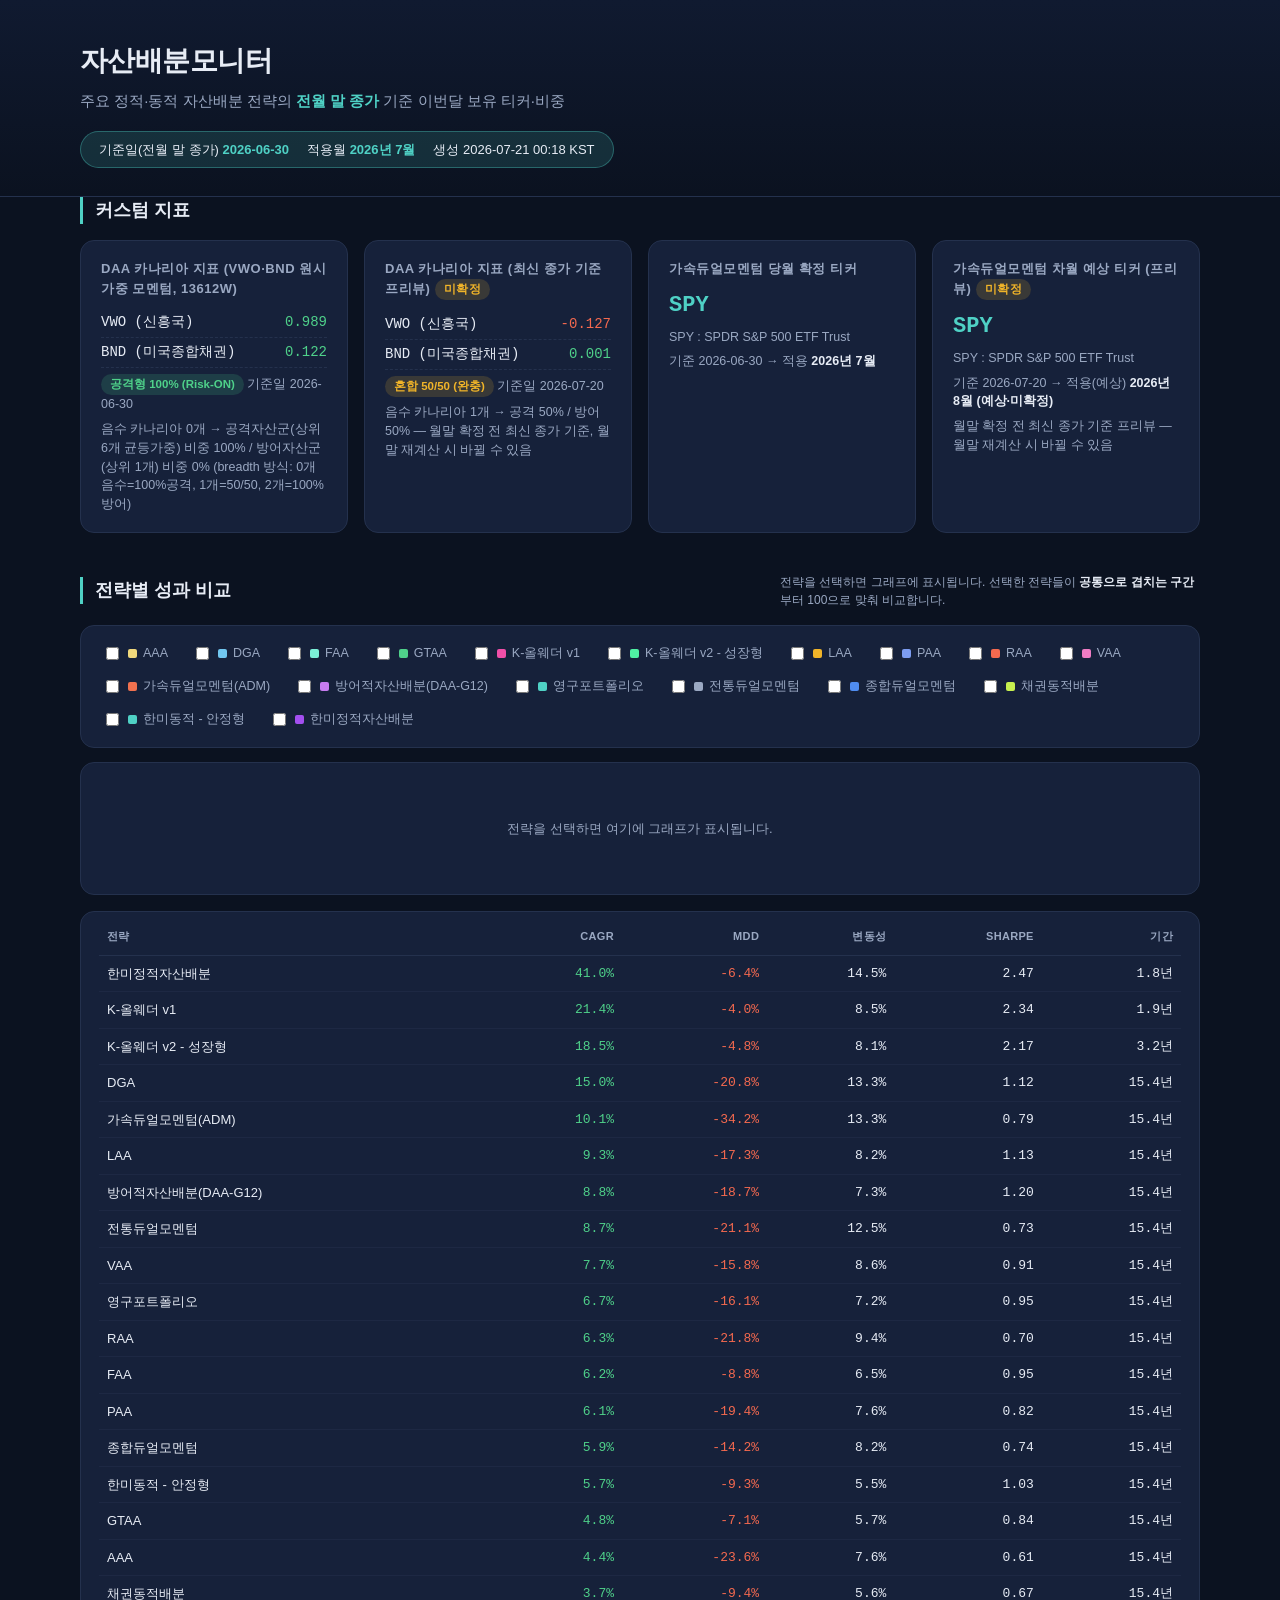
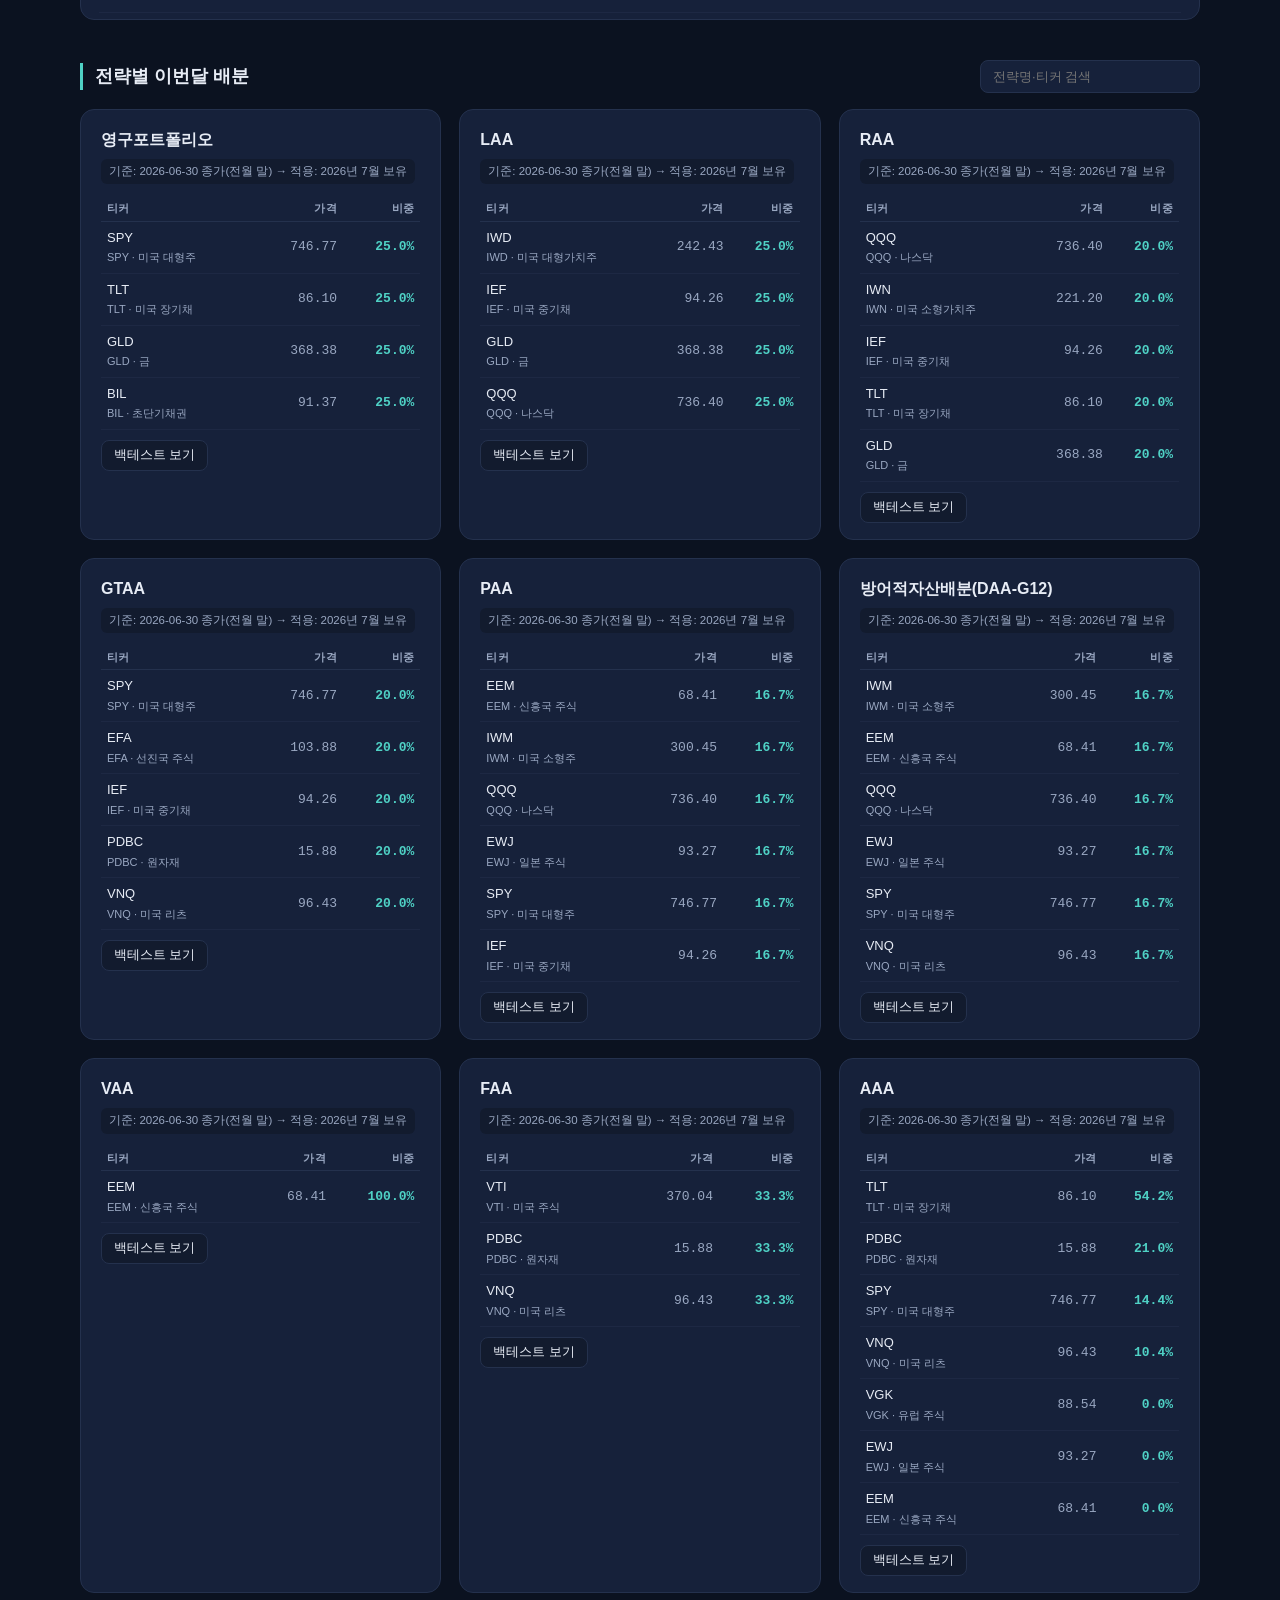
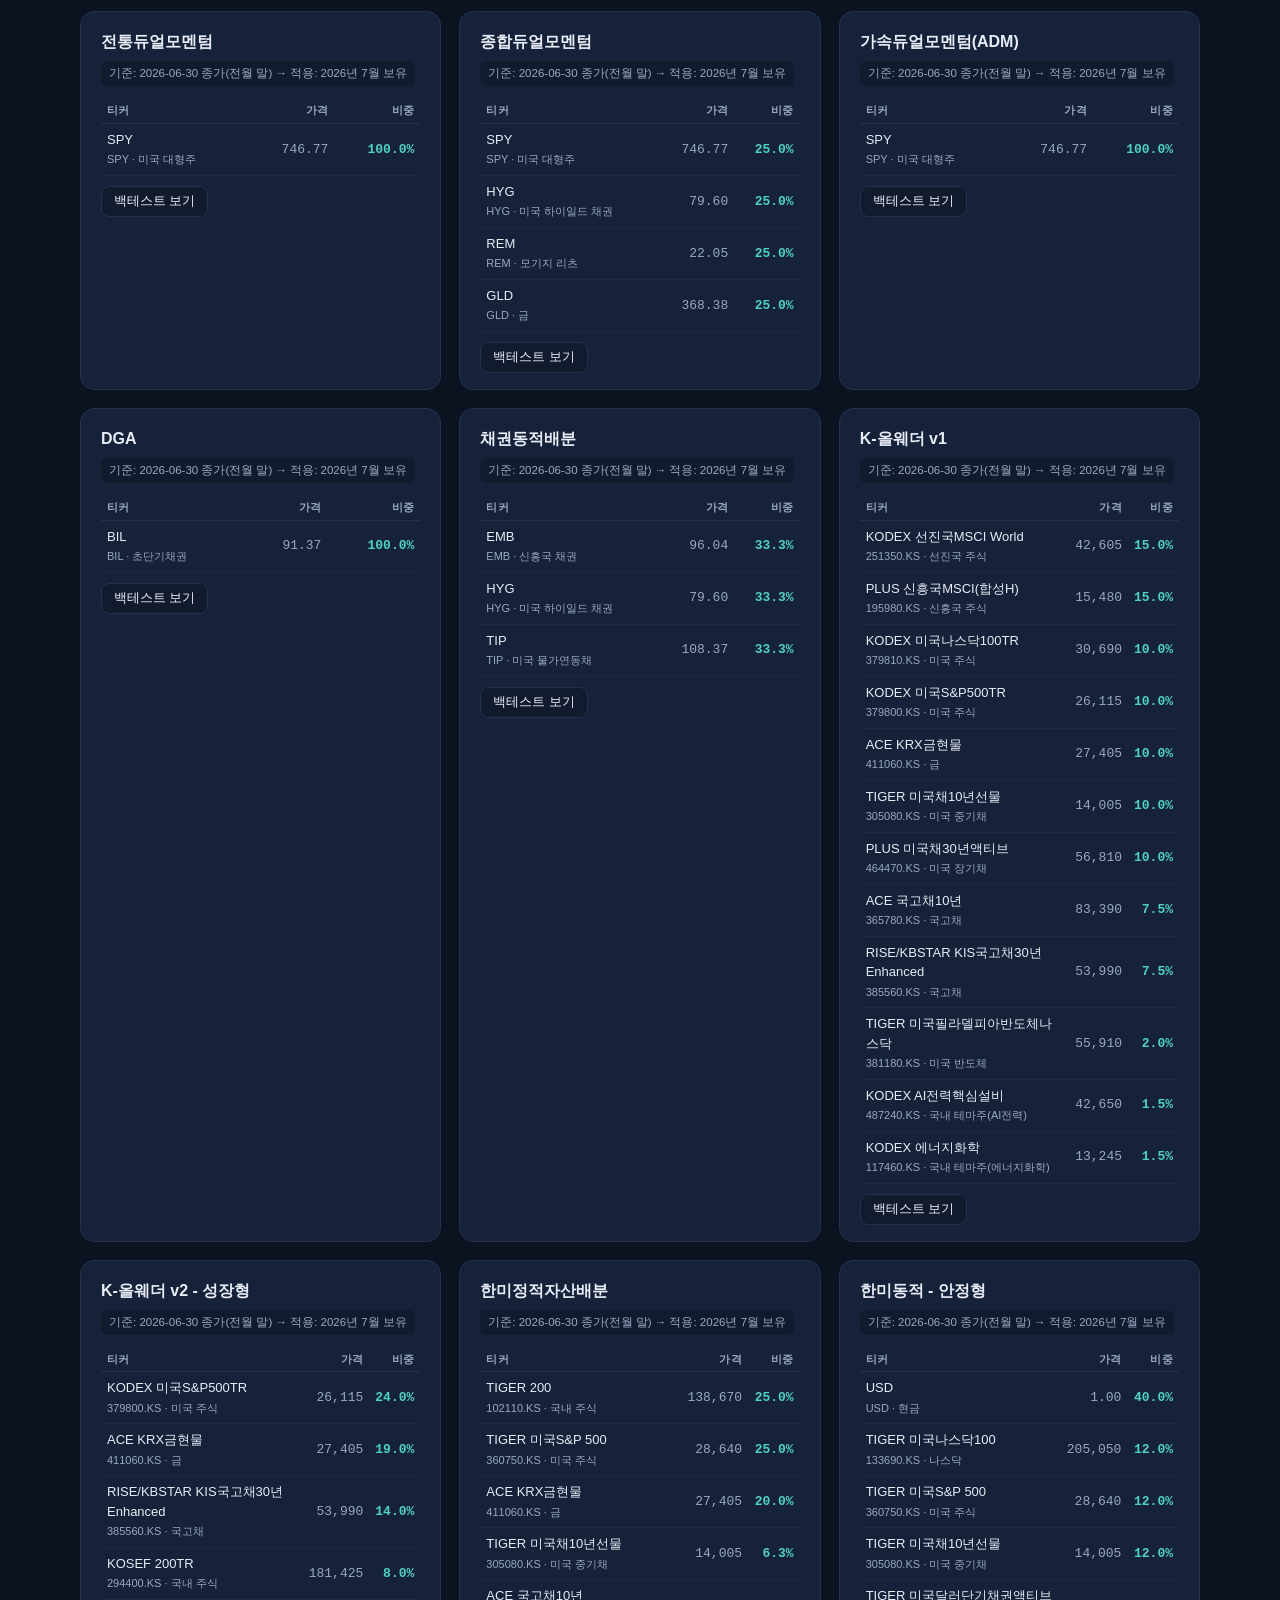
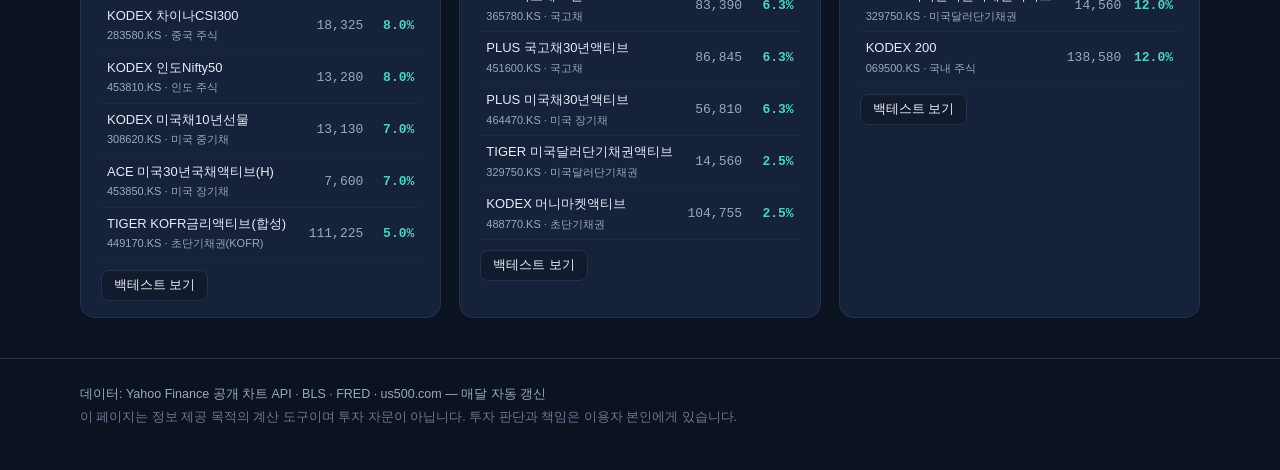
==== index.html @ 6a81ce90 "전략 정리(18개로 축소), 종목명 표시 버그 수정, DAA 프리뷰 추가, 비교차트 선택형+오버플로우 수정" ====
<!doctype html>
<html lang="ko">
<head>
<meta charset="utf-8" />
<meta name="viewport" content="width=device-width, initial-scale=1" />
<title>자산배분모니터 — 이번달 보유 티커·비중</title>
<meta name="description" content="주요 정적·동적 자산배분 전략의 전월 말 종가 기준 이번달 보유 티커·비중을 매달 자동 계산해 보여줍니다." />
<link rel="stylesheet" href="style.css" />
</head>
<body>
<header class="site-header">
  <div class="wrap">
    <h1>자산배분모니터</h1>
    <p class="tagline">주요 정적·동적 자산배분 전략의 <strong>전월 말 종가</strong> 기준 이번달 보유 티커·비중</p>
    <div id="metaBar" class="meta-bar">불러오는 중…</div>
  </div>
</header>

<main class="wrap">

  <section id="customSection" class="panel custom-panel">
    <h2>커스텀 지표</h2>
    <div id="customGrid" class="custom-grid">불러오는 중…</div>
  </section>

  <section id="compareSection" class="panel">
    <div class="section-head">
      <h2>전략별 성과 비교</h2>
      <div class="compare-legend-note">전략을 선택하면 그래프에 표시됩니다. 선택한 전략들이 <b>공통으로 겹치는 구간</b>부터 100으로 맞춰 비교합니다.</div>
    </div>
    <div id="comparePicker" class="compare-picker">불러오는 중…</div>
    <div class="compare-chart-wrap">
      <canvas id="compareChart"></canvas>
      <div id="compareEmptyHint" class="compare-empty-hint">전략을 선택하면 여기에 그래프가 표시됩니다.</div>
    </div>
    <div class="compare-table-wrap">
      <table id="compareTable" class="compare-table">
        <thead>
          <tr>
            <th data-sort="label">전략</th>
            <th data-sort="cagr">CAGR</th>
            <th data-sort="mdd">MDD</th>
            <th data-sort="vol">변동성</th>
            <th data-sort="sharpe">Sharpe</th>
            <th data-sort="years">기간</th>
          </tr>
        </thead>
        <tbody id="compareTableBody"></tbody>
      </table>
    </div>
  </section>

  <section class="panel">
    <div class="section-head">
      <h2>전략별 이번달 배분</h2>
      <div class="filter-bar">
        <input id="searchBox" type="search" placeholder="전략명·티커 검색" />
      </div>
    </div>
    <div id="strategyList" class="strategy-grid">불러오는 중…</div>
  </section>

</main>

<footer class="site-footer">
  <div class="wrap">
    <p>데이터: Yahoo Finance 공개 차트 API · BLS · FRED · us500.com — 매달 자동 갱신</p>
    <p class="disclaimer">이 페이지는 정보 제공 목적의 계산 도구이며 투자 자문이 아닙니다. 투자 판단과 책임은 이용자 본인에게 있습니다.</p>
  </div>
</footer>

<div id="modalRoot" class="modal-root" hidden>
  <div class="modal-backdrop" data-close></div>
  <div class="modal-card">
    <button class="modal-close" data-close aria-label="닫기">×</button>
    <div id="modalBody"></div>
  </div>
</div>

<script src="js/app.js?v=20260721b"></script>
</body>
</html>
---- style.css ----
:root {
  --bg: #0b1220;
  --bg-elevated: #121b2e;
  --card: #16213a;
  --card-border: #24314d;
  --text: #e7ecf5;
  --text-dim: #9aa8c2;
  --accent: #4fd1c5;
  --accent-soft: rgba(79, 209, 197, 0.14);
  --amber: #f0b429;
  --red: #f4694f;
  --green: #4fd18a;
  --radius: 14px;
  --mono: "SFMono-Regular", Consolas, "Liberation Mono", Menlo, monospace;
  --sans: "Pretendard", -apple-system, BlinkMacSystemFont, "Segoe UI", "Noto Sans KR", sans-serif;
}

* { box-sizing: border-box; }

html, body {
  margin: 0;
  padding: 0;
  background: var(--bg);
  color: var(--text);
  font-family: var(--sans);
  line-height: 1.5;
}

.wrap {
  max-width: 1160px;
  margin: 0 auto;
  padding: 0 20px;
}

/* ── Header ── */
.site-header {
  background: linear-gradient(180deg, #101a30 0%, var(--bg) 100%);
  border-bottom: 1px solid var(--card-border);
  padding: 40px 0 28px;
}
.site-header h1 {
  margin: 0 0 8px;
  font-size: 28px;
  font-weight: 800;
  letter-spacing: -0.02em;
}
.tagline {
  margin: 0 0 18px;
  color: var(--text-dim);
  font-size: 15px;
}
.tagline strong { color: var(--accent); }

.meta-bar {
  display: inline-flex;
  gap: 18px;
  flex-wrap: wrap;
  background: var(--accent-soft);
  border: 1px solid rgba(79, 209, 197, 0.35);
  border-radius: 999px;
  padding: 8px 18px;
  font-size: 13px;
  color: var(--text);
}
.meta-bar b { color: var(--accent); font-weight: 700; }

/* ── Layout ── */
main { padding: 32px 0 60px; }
.panel { margin-bottom: 40px; }
.panel h2 {
  font-size: 18px;
  font-weight: 700;
  margin: 0 0 16px;
  padding-left: 12px;
  border-left: 3px solid var(--accent);
}
.section-head {
  display: flex;
  align-items: center;
  justify-content: space-between;
  flex-wrap: wrap;
  gap: 12px;
  margin-bottom: 16px;
}
.section-head h2 { margin: 0; }

#searchBox {
  background: var(--card);
  border: 1px solid var(--card-border);
  color: var(--text);
  border-radius: 8px;
  padding: 8px 12px;
  font-size: 13px;
  width: 220px;
}
#searchBox:focus { outline: 2px solid var(--accent); }

/* ── Custom indicator section ── */
.custom-grid {
  display: grid;
  grid-template-columns: repeat(auto-fit, minmax(260px, 1fr));
  gap: 16px;
}
.custom-card {
  background: var(--card);
  border: 1px solid var(--card-border);
  border-radius: var(--radius);
  padding: 18px 20px;
}
.custom-card h3 {
  margin: 0 0 10px;
  font-size: 13px;
  font-weight: 700;
  color: var(--text-dim);
  text-transform: uppercase;
  letter-spacing: 0.04em;
}
.custom-card .big-value {
  font-family: var(--mono);
  font-size: 22px;
  font-weight: 700;
  color: var(--accent);
}
.custom-card .sub {
  margin-top: 6px;
  font-size: 12.5px;
  color: var(--text-dim);
}
.badge {
  display: inline-block;
  padding: 2px 9px;
  border-radius: 999px;
  font-size: 11.5px;
  font-weight: 700;
}
.badge.on { background: rgba(79, 209, 138, 0.16); color: var(--green); }
.badge.off { background: rgba(244, 105, 79, 0.16); color: var(--red); }
.badge.preview { background: rgba(240, 180, 41, 0.16); color: var(--amber); }

.canary-row {
  display: flex;
  justify-content: space-between;
  font-family: var(--mono);
  font-size: 14px;
  padding: 4px 0;
  border-bottom: 1px dashed var(--card-border);
}
.canary-row:last-child { border-bottom: none; }
.canary-row .pos { color: var(--green); }
.canary-row .neg { color: var(--red); }

/* ── Comparison section ── */
.compare-legend-note {
  font-size: 12px;
  color: var(--text-dim);
  max-width: 420px;
}
.compare-legend-note b { color: var(--text); }

.compare-picker {
  display: flex;
  flex-wrap: wrap;
  gap: 6px 10px;
  background: var(--card);
  border: 1px solid var(--card-border);
  border-radius: var(--radius);
  padding: 14px 16px;
  margin-bottom: 14px;
  max-height: 220px;
  overflow-y: auto;
}
.picker-item {
  display: inline-flex;
  align-items: center;
  gap: 6px;
  font-size: 12.5px;
  color: var(--text-dim);
  cursor: pointer;
  padding: 3px 8px 3px 4px;
  border-radius: 999px;
  border: 1px solid transparent;
}
.picker-item:hover { border-color: var(--card-border); color: var(--text); }
.picker-item input { accent-color: var(--accent); cursor: pointer; }
.picker-item i { width: 9px; height: 9px; border-radius: 2px; display: inline-block; flex-shrink: 0; }
.picker-item:has(input:checked) { color: var(--text); border-color: var(--card-border); background: var(--bg-elevated); }

.compare-chart-wrap {
  position: relative;
  background: var(--card);
  border: 1px solid var(--card-border);
  border-radius: var(--radius);
  padding: 16px 18px;
  margin-bottom: 16px;
  overflow: hidden;
}
.compare-chart-wrap canvas { display: block; max-width: 100%; }
.compare-empty-hint {
  padding: 40px 0;
  text-align: center;
  color: var(--text-dim);
  font-size: 13px;
}

.compare-table-wrap {
  background: var(--card);
  border: 1px solid var(--card-border);
  border-radius: var(--radius);
  padding: 6px 18px;
  overflow-x: auto;
}
.compare-table {
  width: 100%;
  border-collapse: collapse;
  font-size: 13px;
  min-width: 480px;
}
.compare-table th {
  text-align: right;
  color: var(--text-dim);
  font-weight: 600;
  font-size: 11px;
  text-transform: uppercase;
  letter-spacing: 0.03em;
  padding: 10px 8px;
  border-bottom: 1px solid var(--card-border);
  cursor: pointer;
  user-select: none;
  white-space: nowrap;
}
.compare-table th:first-child, .compare-table td:first-child { text-align: left; }
.compare-table th:hover { color: var(--accent); }
.compare-table td {
  text-align: right;
  padding: 8px;
  font-family: var(--mono);
  border-bottom: 1px solid rgba(36, 49, 77, 0.5);
}
.compare-table td:first-child { font-family: var(--sans); color: var(--text); }
.compare-table td.pos { color: var(--green); }
.compare-table td.neg { color: var(--red); }

/* ── Strategy cards ── */
.strategy-grid {
  display: grid;
  grid-template-columns: repeat(auto-fill, minmax(340px, 1fr));
  gap: 18px;
}
.strategy-card {
  background: var(--card);
  border: 1px solid var(--card-border);
  border-radius: var(--radius);
  padding: 18px 20px 16px;
  transition: border-color 0.15s ease;
}
.strategy-card:hover { border-color: rgba(79, 209, 197, 0.5); }
.strategy-card h3 {
  margin: 0 0 6px;
  font-size: 16px;
  font-weight: 700;
}
.timing-note {
  font-size: 11.5px;
  color: var(--text-dim);
  background: var(--bg-elevated);
  border-radius: 6px;
  padding: 4px 8px;
  margin-bottom: 12px;
  display: inline-block;
}

.holdings-table {
  width: 100%;
  border-collapse: collapse;
  font-size: 13px;
  margin-bottom: 10px;
}
.holdings-table th {
  text-align: left;
  color: var(--text-dim);
  font-weight: 600;
  font-size: 11px;
  text-transform: uppercase;
  letter-spacing: 0.03em;
  padding: 4px 6px;
  border-bottom: 1px solid var(--card-border);
}
.holdings-table td {
  padding: 6px 6px;
  border-bottom: 1px solid rgba(36, 49, 77, 0.5);
}
.holdings-table td.weight { font-family: var(--mono); font-weight: 700; color: var(--accent); text-align: right; }
.holdings-table td.price { font-family: var(--mono); color: var(--text-dim); text-align: right; }
.holdings-table tr.ticker-row { cursor: pointer; }
.holdings-table tr.ticker-row:hover td { color: #fff; }

.card-actions {
  display: flex;
  gap: 8px;
  margin-top: 6px;
}
.btn {
  background: var(--bg-elevated);
  border: 1px solid var(--card-border);
  color: var(--text);
  border-radius: 8px;
  padding: 6px 12px;
  font-size: 12.5px;
  cursor: pointer;
  font-family: var(--sans);
}
.btn:hover { border-color: var(--accent); color: var(--accent); }

.backtest-wrap { margin-top: 12px; display: none; }
.backtest-wrap.open { display: block; }
.backtest-wrap canvas { max-height: 160px; }
.backtest-stats {
  display: flex;
  gap: 16px;
  font-size: 11.5px;
  color: var(--text-dim);
  margin-top: 6px;
  font-family: var(--mono);
}
.backtest-stats b { color: var(--text); }

/* ── Modal (ticker price chart) ── */
.modal-root {
  position: fixed;
  inset: 0;
  z-index: 50;
  display: flex;
  align-items: center;
  justify-content: center;
}
.modal-root[hidden] { display: none; }
.modal-backdrop {
  position: absolute;
  inset: 0;
  background: rgba(5, 9, 18, 0.72);
}
.modal-card {
  position: relative;
  background: var(--card);
  border: 1px solid var(--card-border);
  border-radius: var(--radius);
  padding: 24px;
  width: min(640px, 92vw);
  max-height: 82vh;
  overflow: auto;
}
.modal-close {
  position: absolute;
  top: 10px;
  right: 14px;
  background: none;
  border: none;
  color: var(--text-dim);
  font-size: 22px;
  cursor: pointer;
  line-height: 1;
}
.modal-close:hover { color: var(--text); }

/* ── Footer ── */
.site-footer {
  border-top: 1px solid var(--card-border);
  padding: 22px 0 40px;
  color: var(--text-dim);
  font-size: 12.5px;
}
.site-footer p { margin: 4px 0; }
.disclaimer { color: #6b7794; }

@media (max-width: 640px) {
  .site-header { padding: 28px 0 20px; }
  .strategy-grid { grid-template-columns: 1fr; }
}
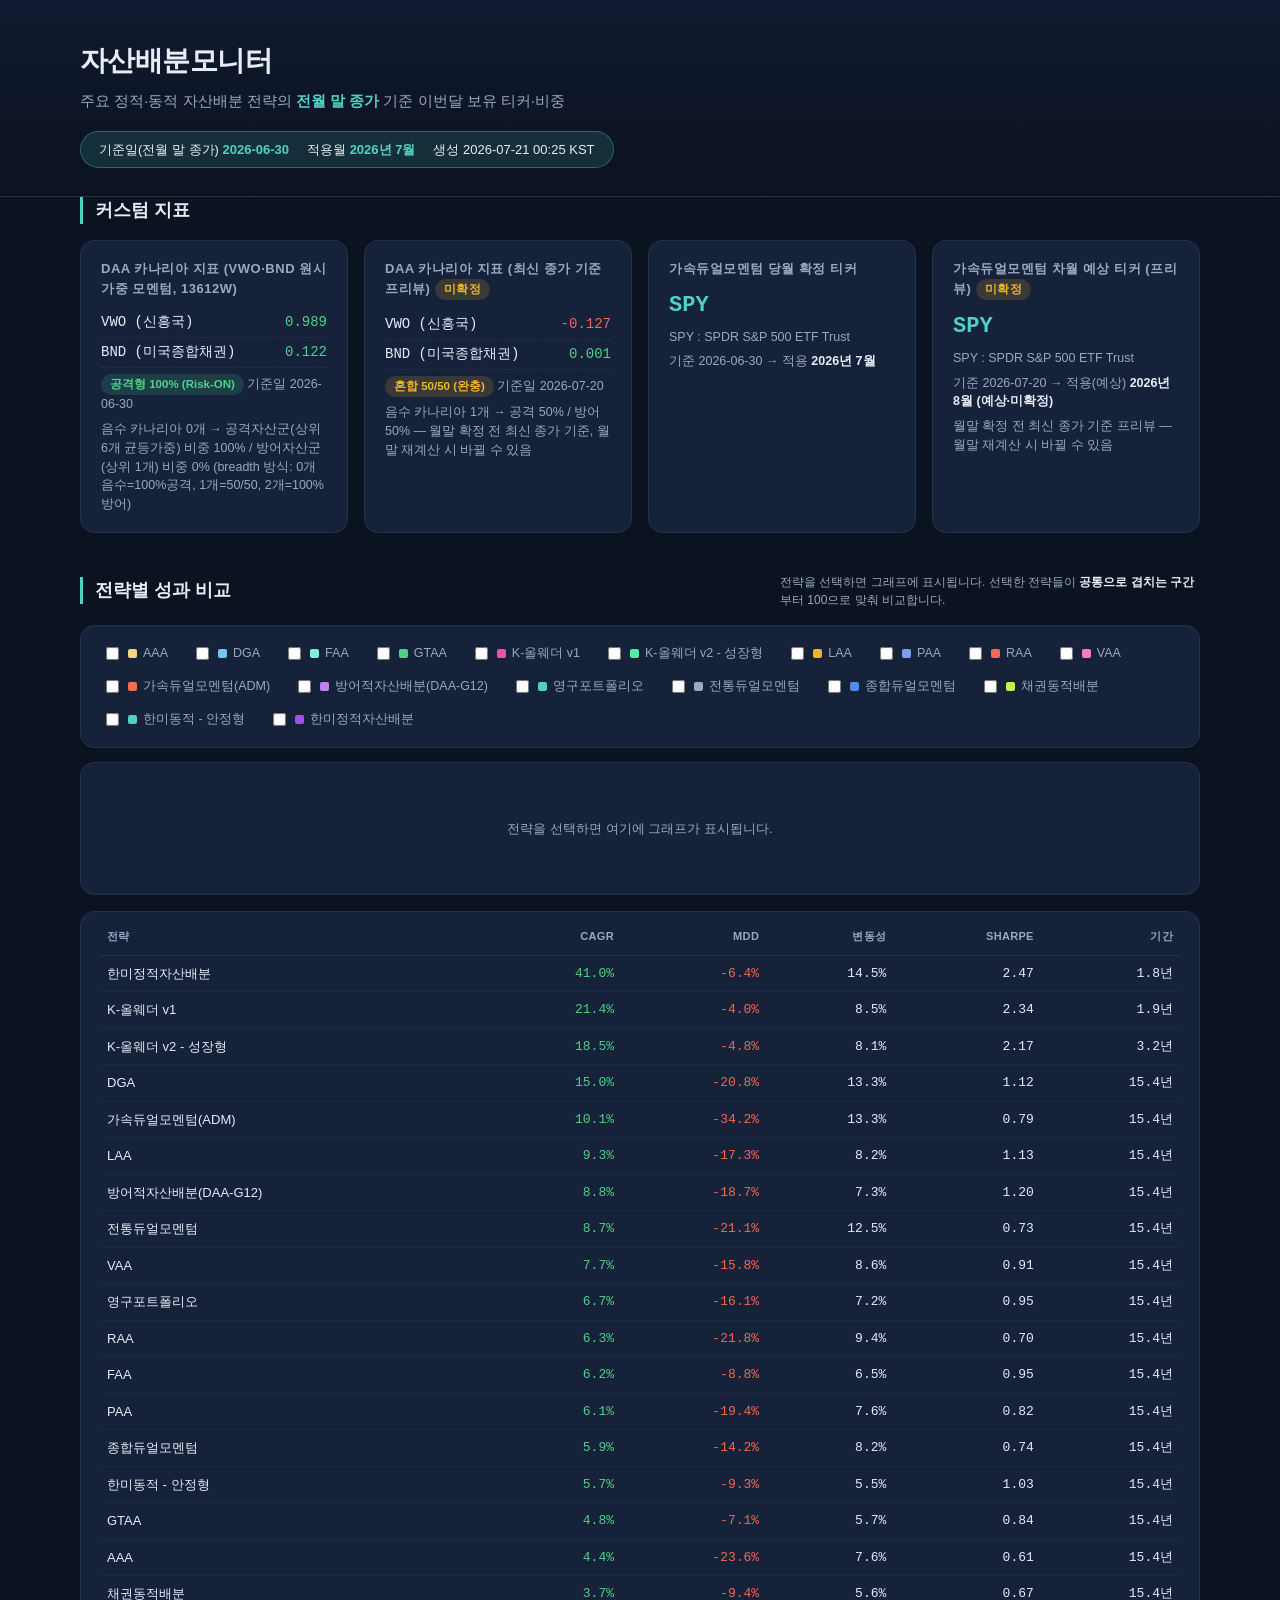
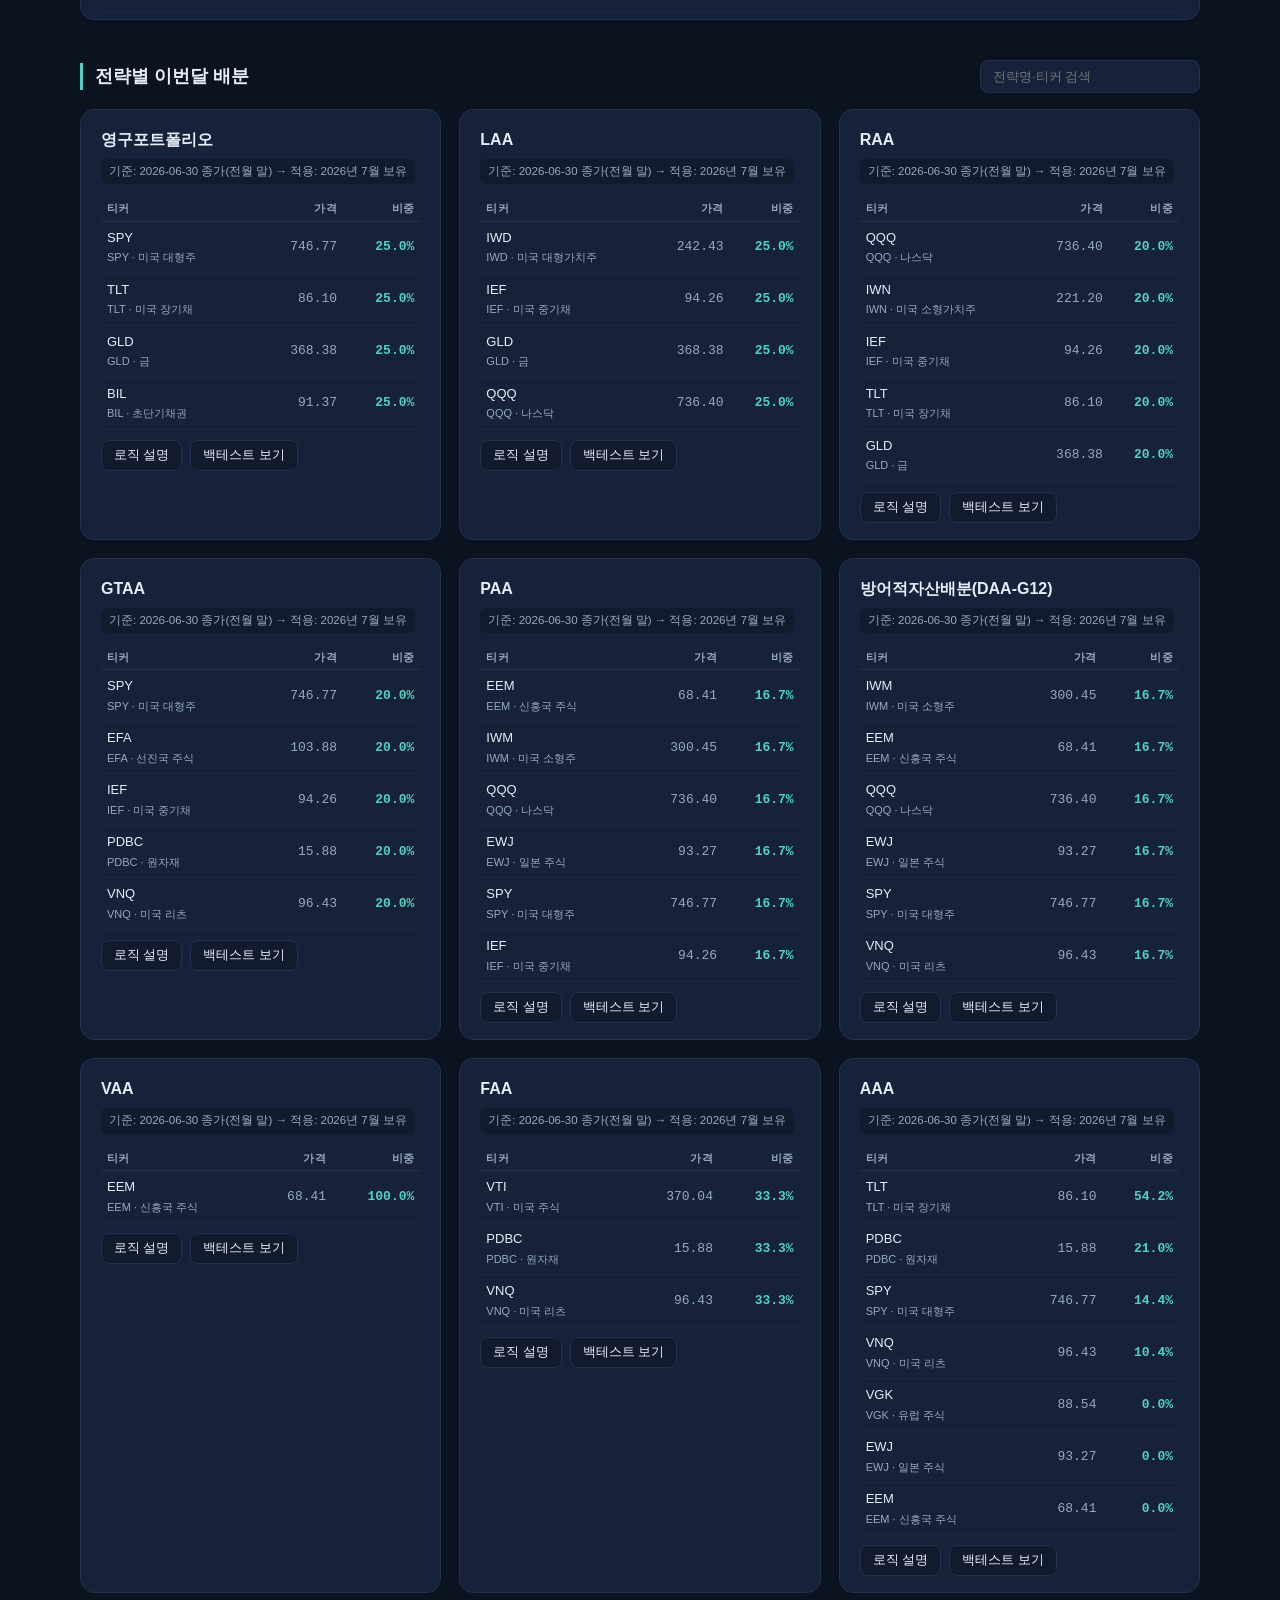
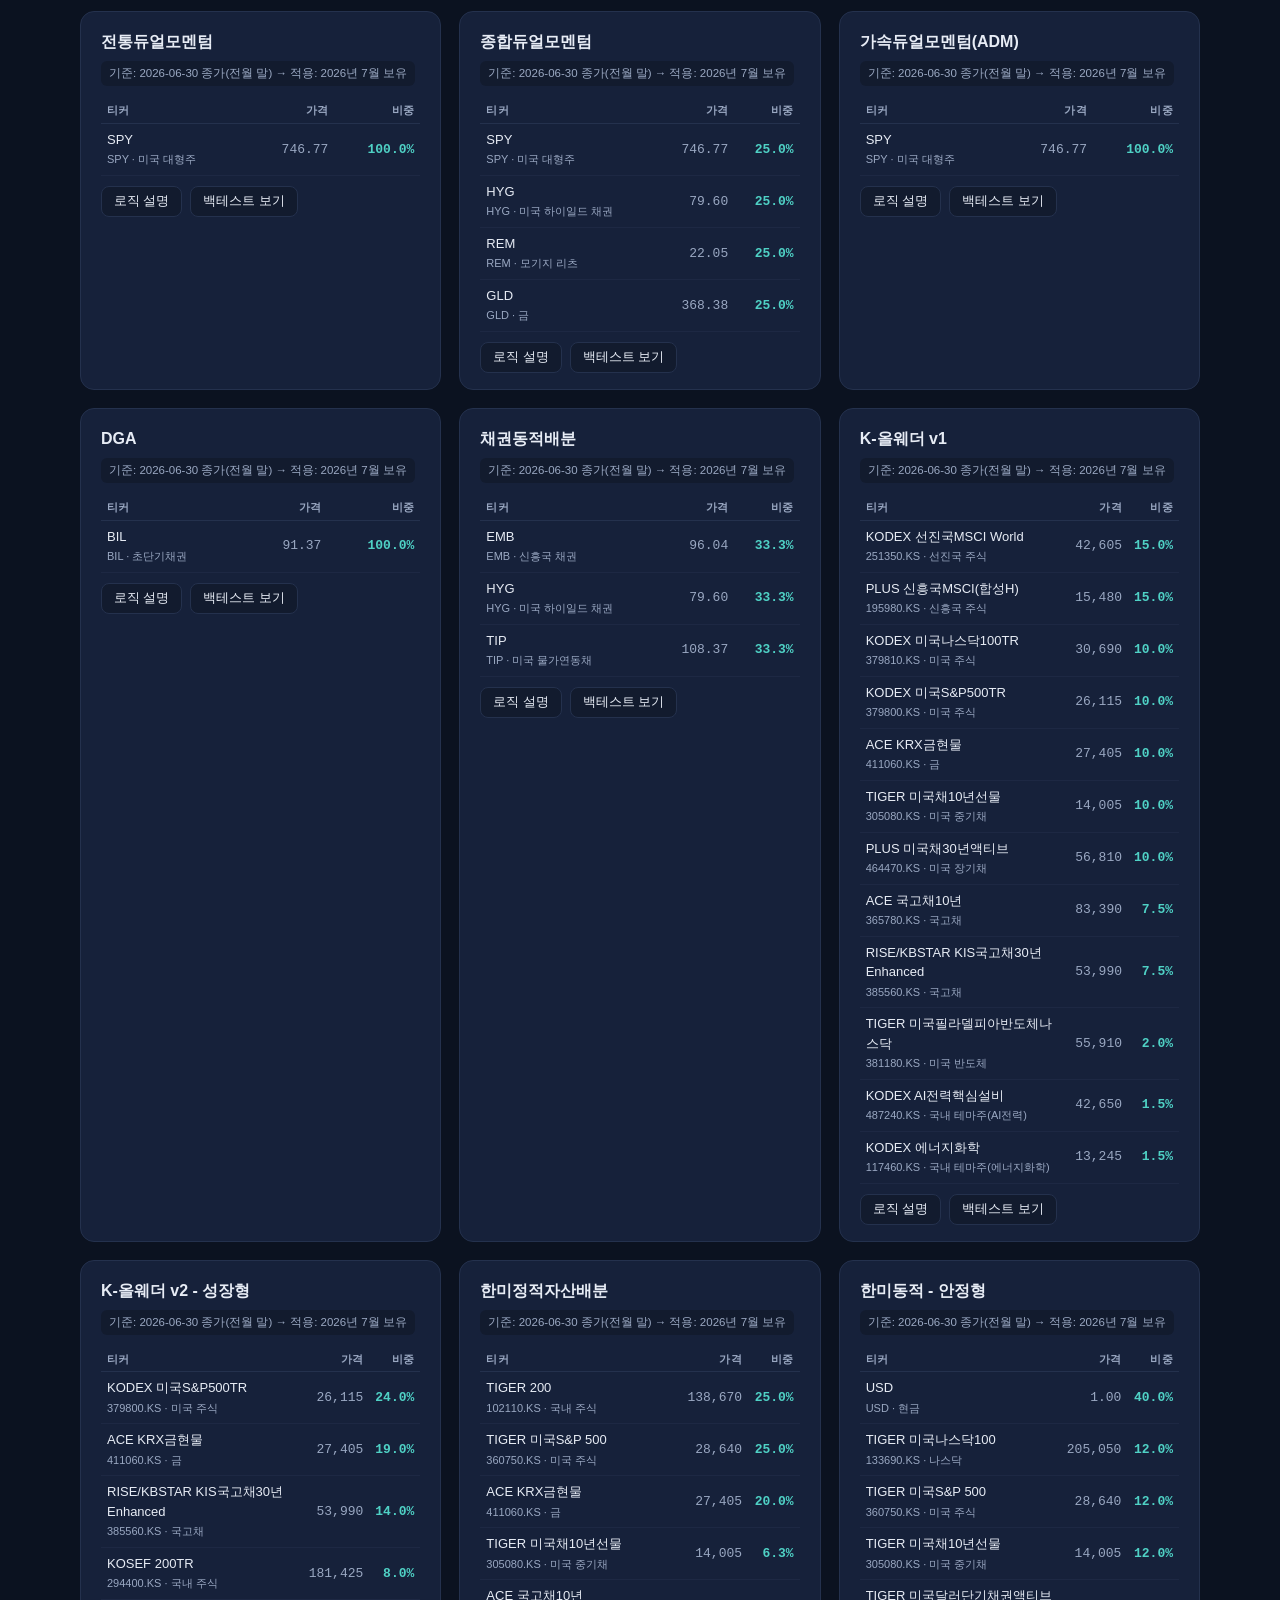
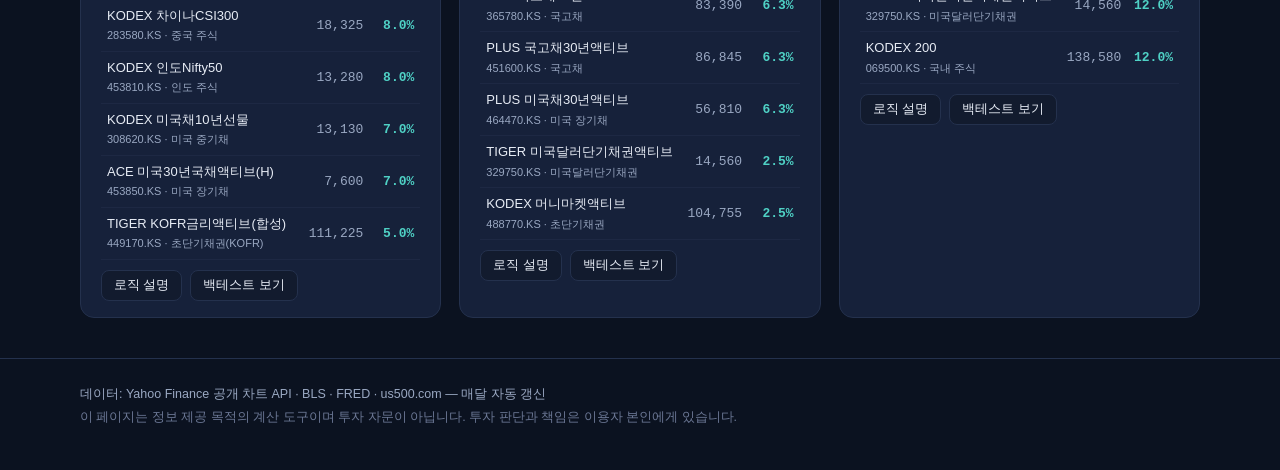
==== commit 22d8f438: "전략별 로직 설명 토글 추가" ====
--- a/index.html
+++ b/index.html
@@ -77,6 +77,6 @@
   </div>
 </div>
 
-<script src="js/app.js?v=20260721b"></script>
+<script src="js/app.js?v=20260721c"></script>
 </body>
 </html>
--- a/style.css
+++ b/style.css
@@ -311,6 +311,19 @@
 }
 .btn:hover { border-color: var(--accent); color: var(--accent); }
 
+.logic-wrap {
+  display: none;
+  margin-top: 10px;
+  padding: 10px 12px;
+  background: var(--bg-elevated);
+  border: 1px solid var(--card-border);
+  border-radius: 8px;
+  font-size: 12.5px;
+  line-height: 1.6;
+  color: var(--text-dim);
+}
+.logic-wrap.open { display: block; }
+
 .backtest-wrap { margin-top: 12px; display: none; }
 .backtest-wrap.open { display: block; }
 .backtest-wrap canvas { max-height: 160px; }
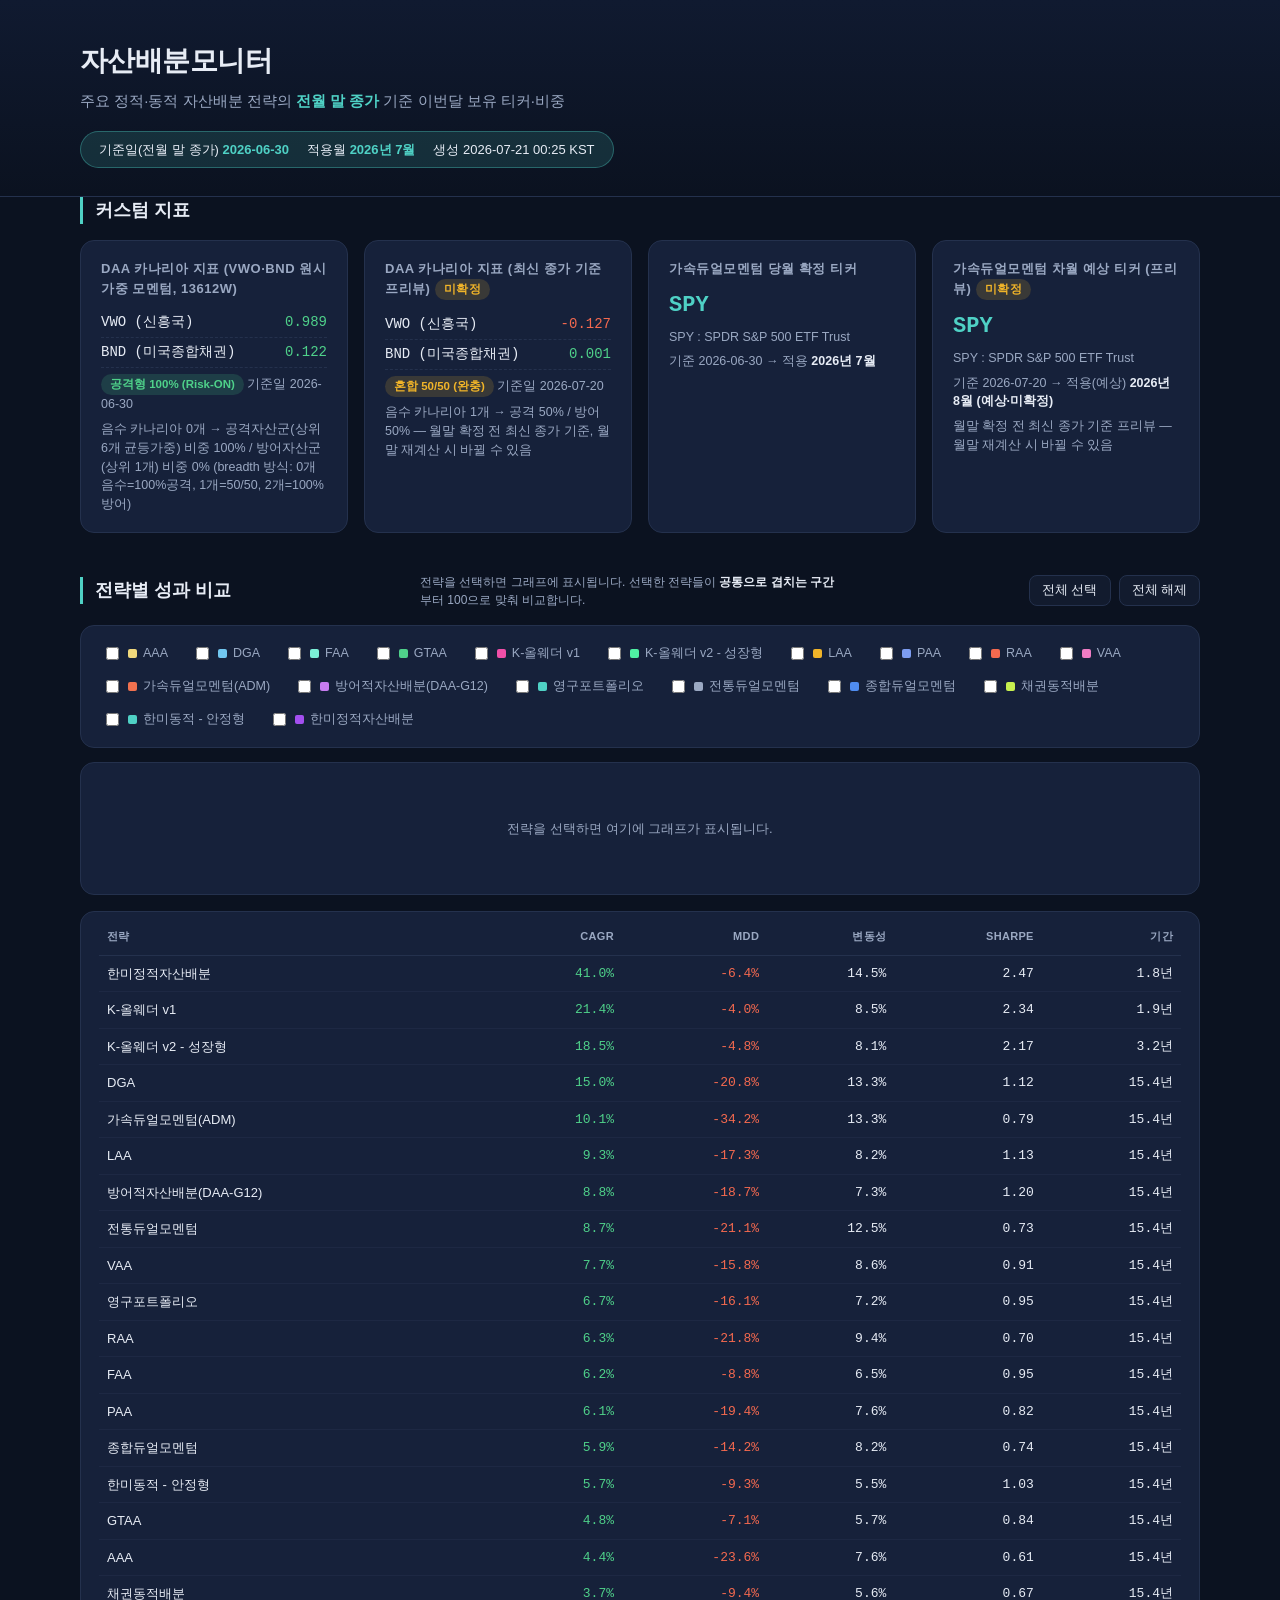
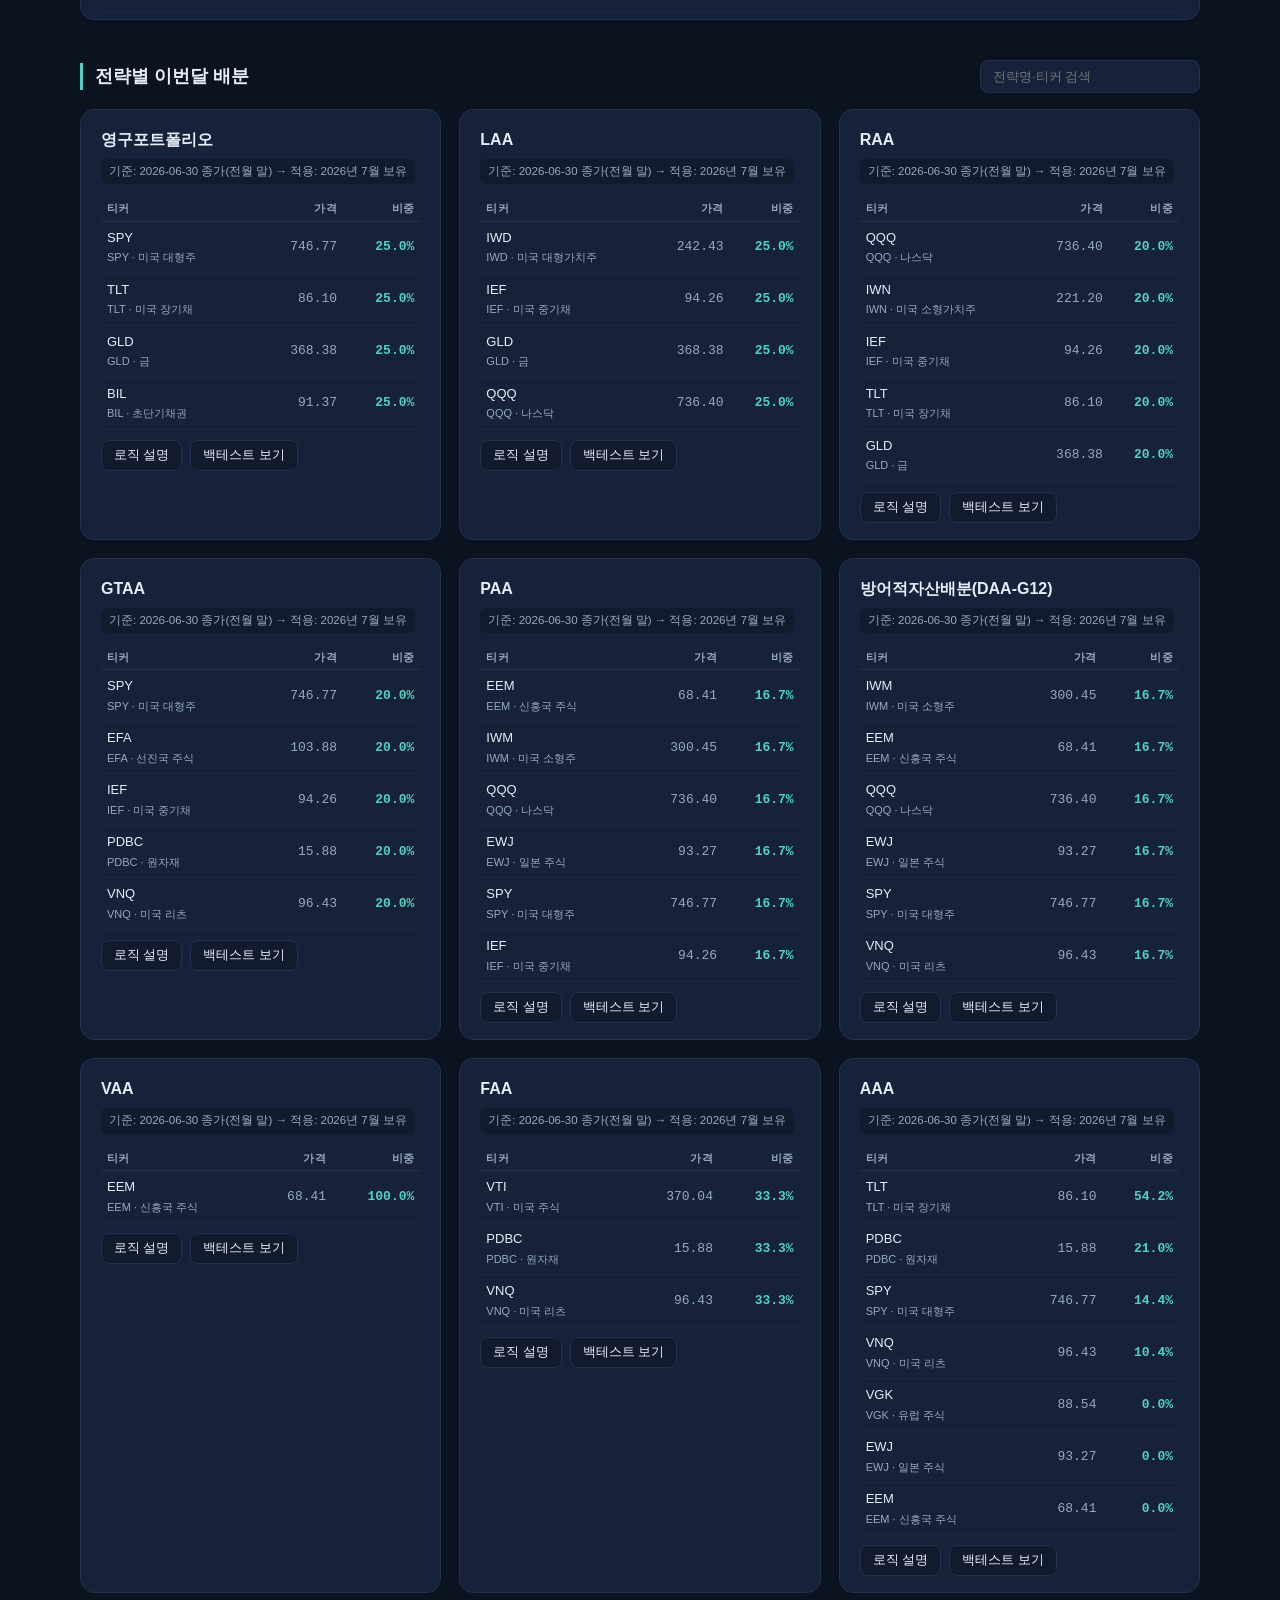
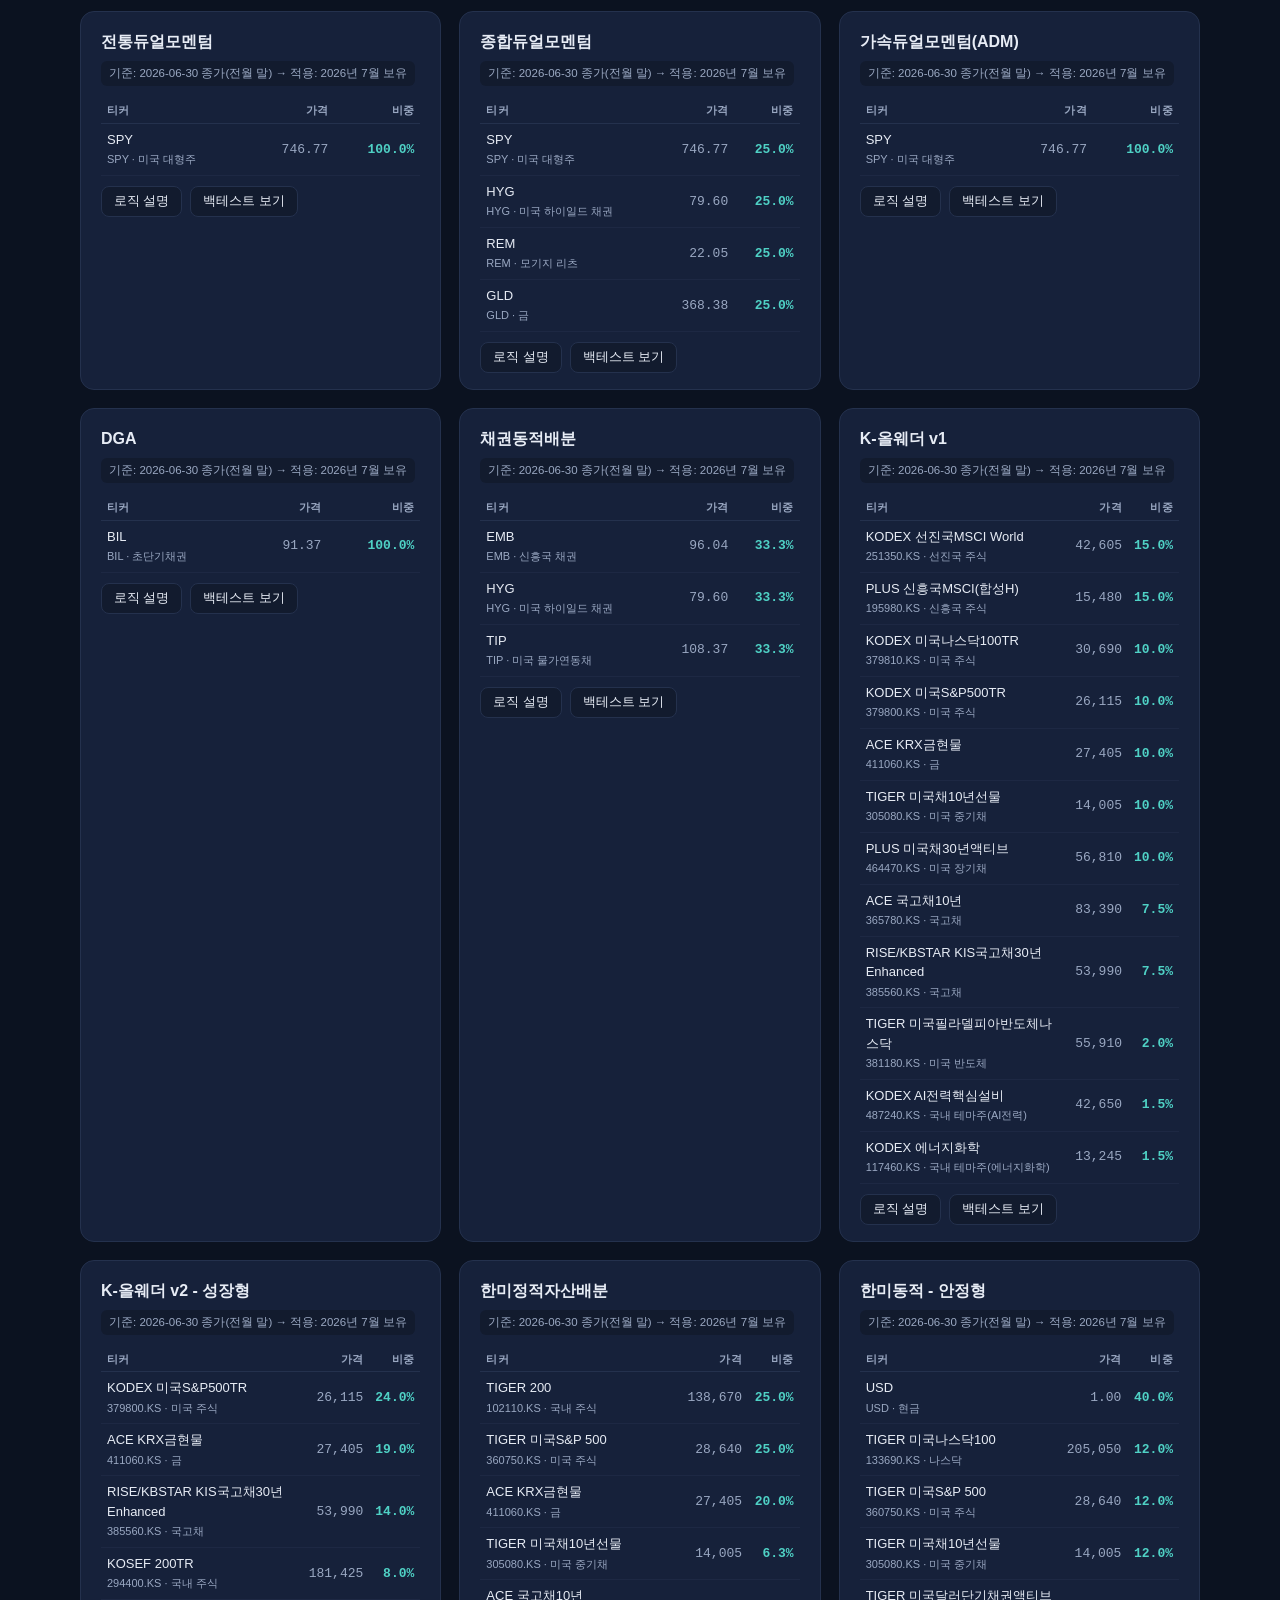
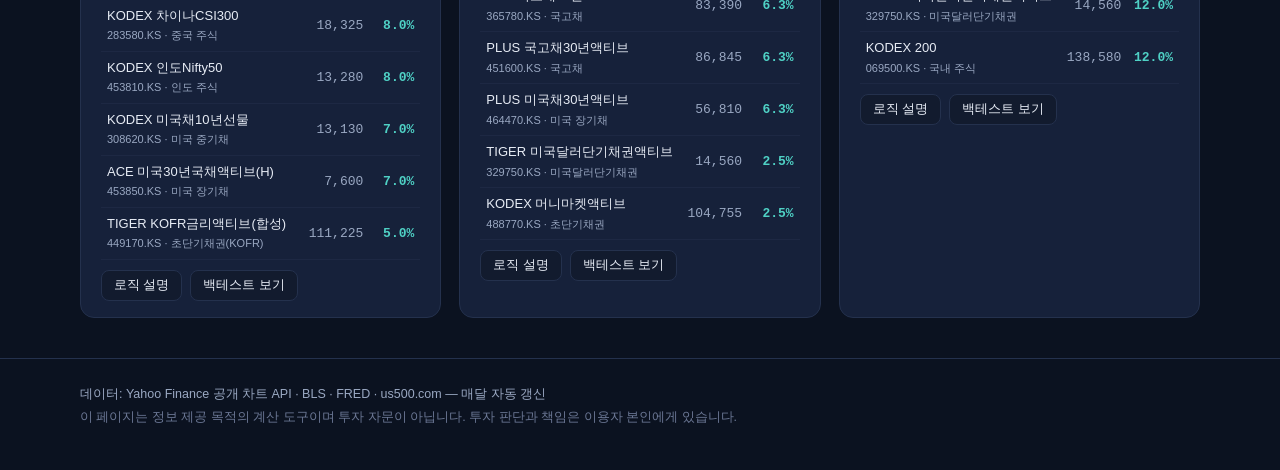
==== commit 277082da: "비교 차트에 전체 선택/해제 버튼 추가" ====
--- a/index.html
+++ b/index.html
@@ -27,6 +27,10 @@
     <div class="section-head">
       <h2>전략별 성과 비교</h2>
       <div class="compare-legend-note">전략을 선택하면 그래프에 표시됩니다. 선택한 전략들이 <b>공통으로 겹치는 구간</b>부터 100으로 맞춰 비교합니다.</div>
+      <div class="compare-picker-actions">
+        <button id="comparePickAll" class="btn" type="button">전체 선택</button>
+        <button id="comparePickNone" class="btn" type="button">전체 해제</button>
+      </div>
     </div>
     <div id="comparePicker" class="compare-picker">불러오는 중…</div>
     <div class="compare-chart-wrap">
@@ -77,6 +81,6 @@
   </div>
 </div>
 
-<script src="js/app.js?v=20260721c"></script>
+<script src="js/app.js?v=20260721d"></script>
 </body>
 </html>
--- a/style.css
+++ b/style.css
@@ -156,6 +156,7 @@
   max-width: 420px;
 }
 .compare-legend-note b { color: var(--text); }
+.compare-picker-actions { display: flex; gap: 8px; }
 
 .compare-picker {
   display: flex;
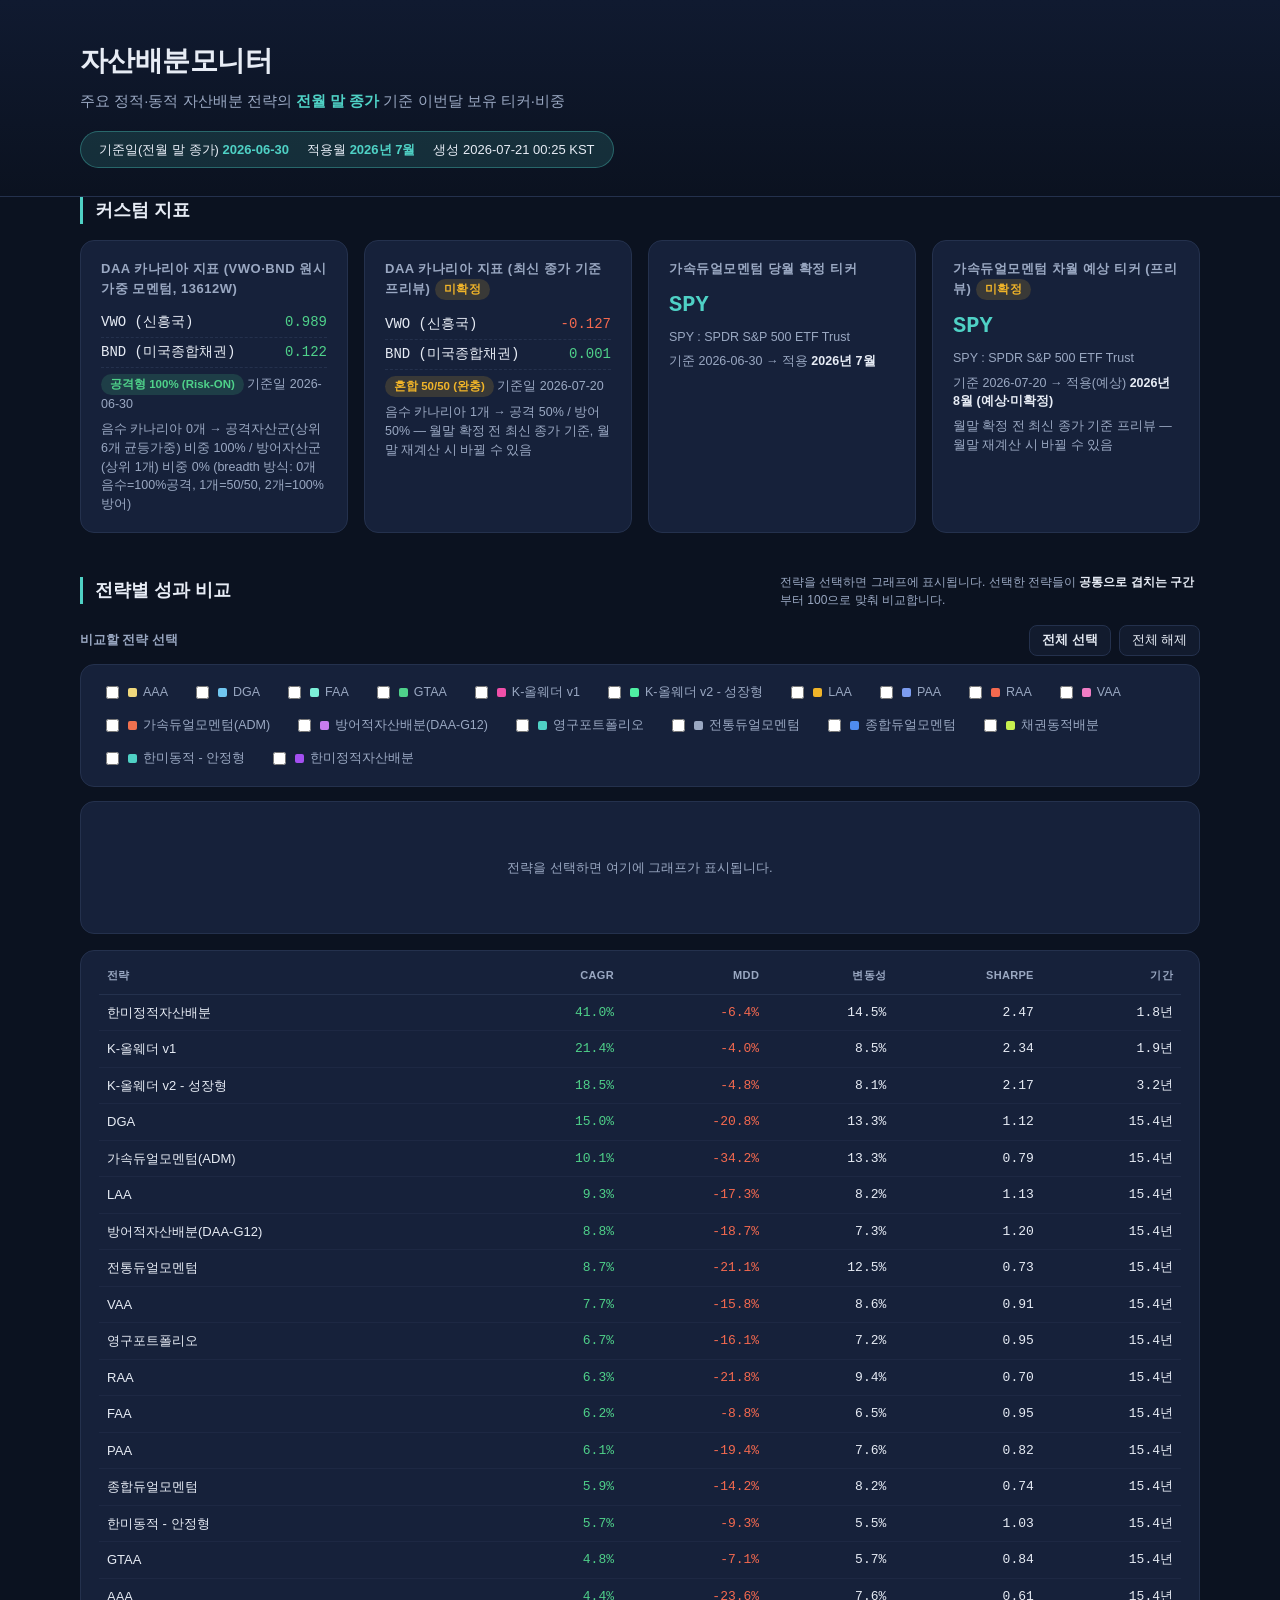
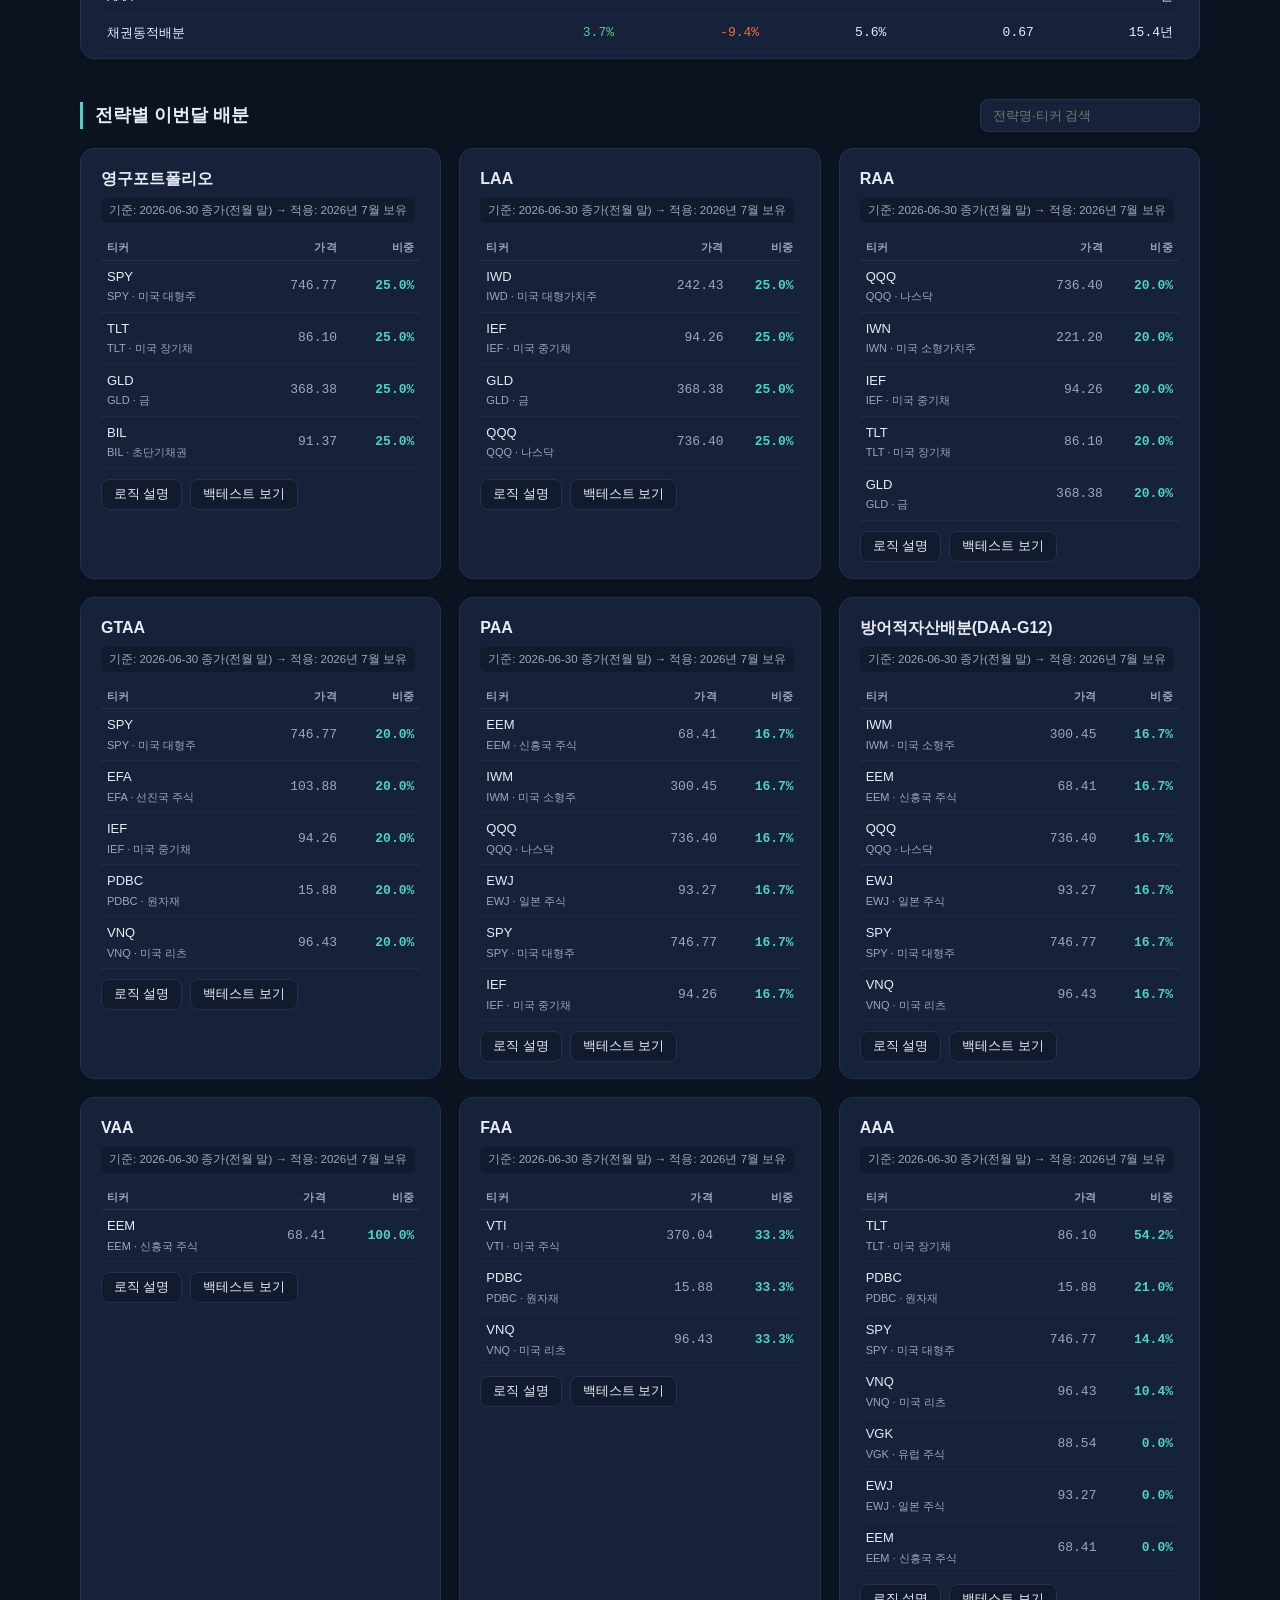
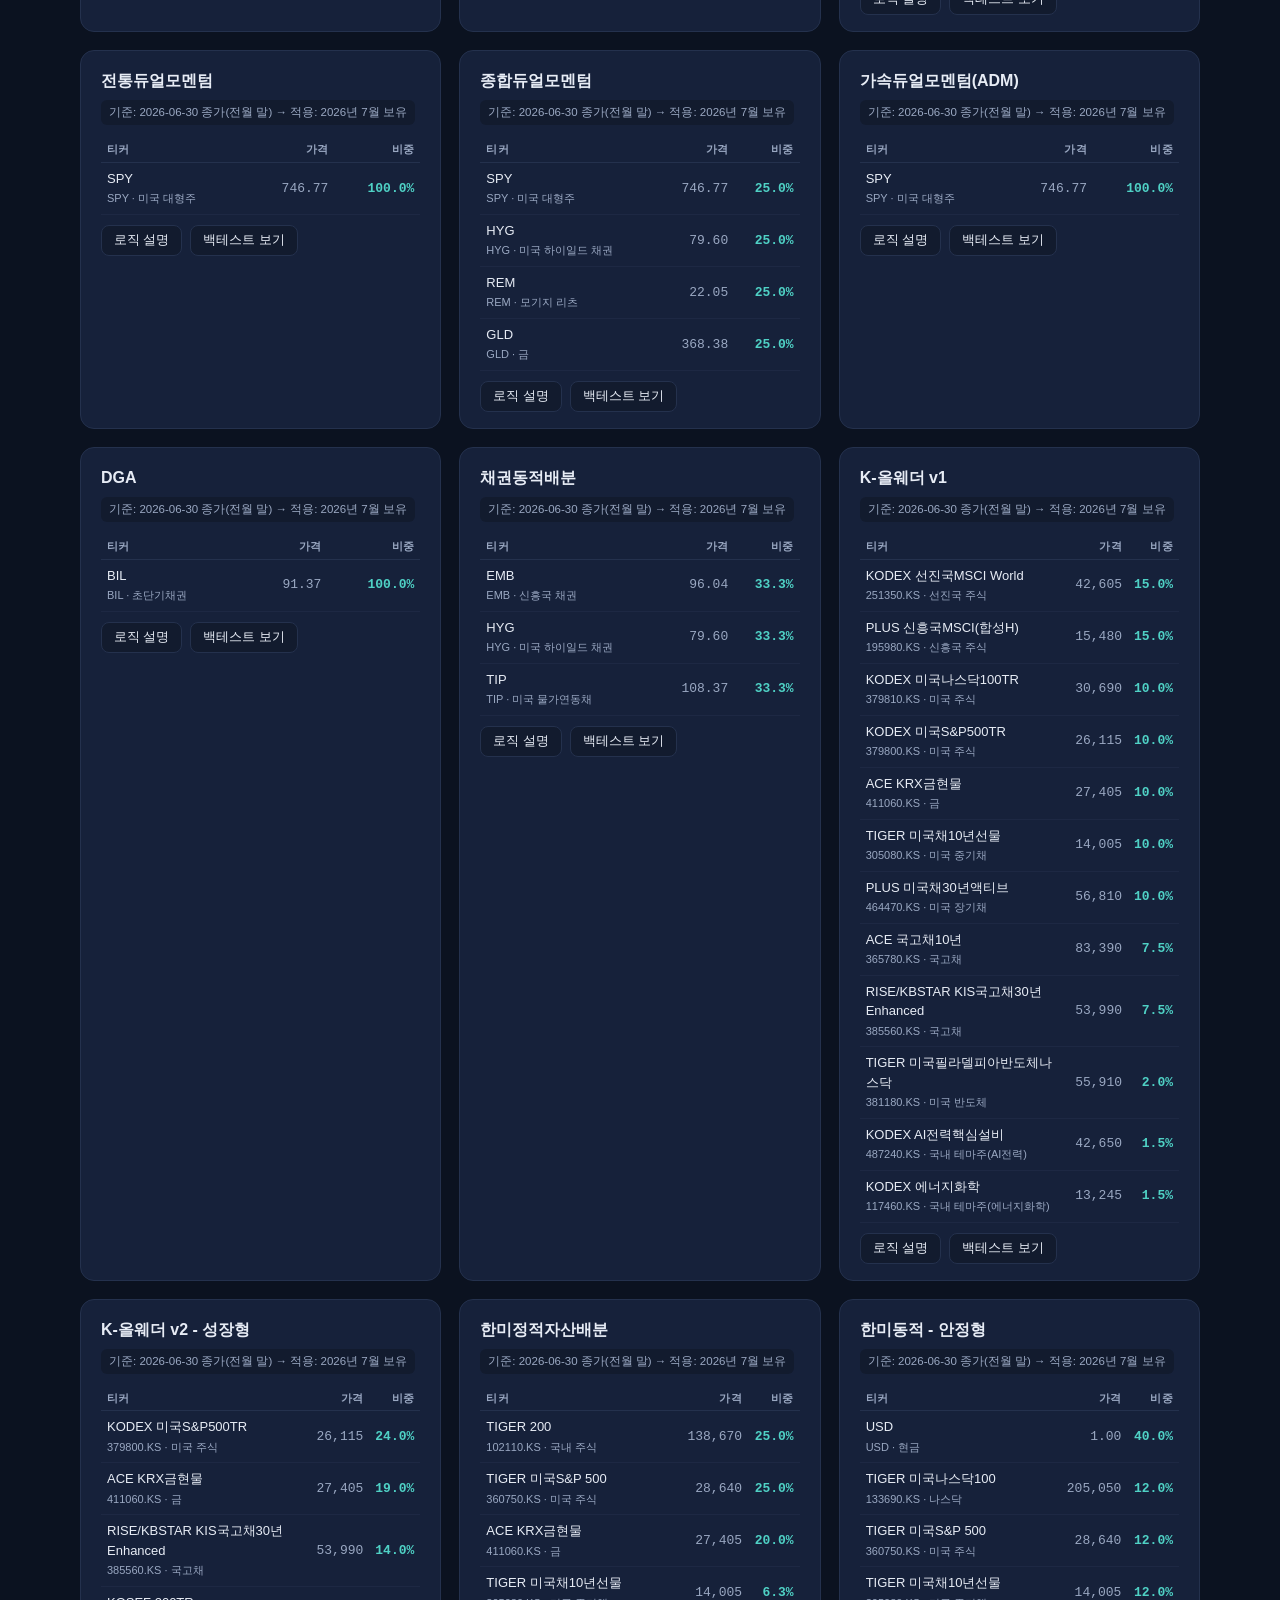
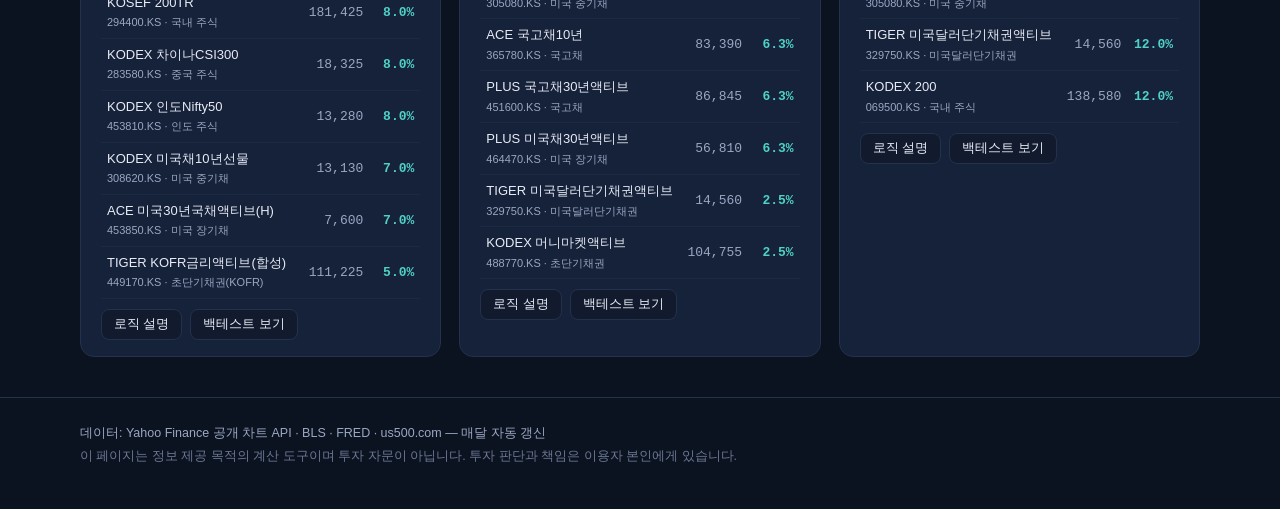
==== commit 251c7341: "전체 선택/해제 버튼을 체크박스 목록 바로 위로 이동, 강조 스타일 적용" ====
--- a/index.html
+++ b/index.html
@@ -27,8 +27,11 @@
     <div class="section-head">
       <h2>전략별 성과 비교</h2>
       <div class="compare-legend-note">전략을 선택하면 그래프에 표시됩니다. 선택한 전략들이 <b>공통으로 겹치는 구간</b>부터 100으로 맞춰 비교합니다.</div>
+    </div>
+    <div class="compare-picker-head">
+      <span class="compare-picker-title">비교할 전략 선택</span>
       <div class="compare-picker-actions">
-        <button id="comparePickAll" class="btn" type="button">전체 선택</button>
+        <button id="comparePickAll" class="btn btn-accent" type="button">전체 선택</button>
         <button id="comparePickNone" class="btn" type="button">전체 해제</button>
       </div>
     </div>
--- a/style.css
+++ b/style.css
@@ -156,7 +156,22 @@
   max-width: 420px;
 }
 .compare-legend-note b { color: var(--text); }
+
+.compare-picker-head {
+  display: flex;
+  align-items: center;
+  justify-content: space-between;
+  margin-bottom: 8px;
+}
+.compare-picker-title { font-size: 12.5px; color: var(--text-dim); font-weight: 600; }
 .compare-picker-actions { display: flex; gap: 8px; }
+.btn-accent {
+  background: var(--accent-soft);
+  border-color: rgba(79, 209, 197, 0.4);
+  color: var(--accent);
+  font-weight: 600;
+}
+.btn-accent:hover { background: rgba(79, 209, 197, 0.22); border-color: var(--accent); }
 
 .compare-picker {
   display: flex;
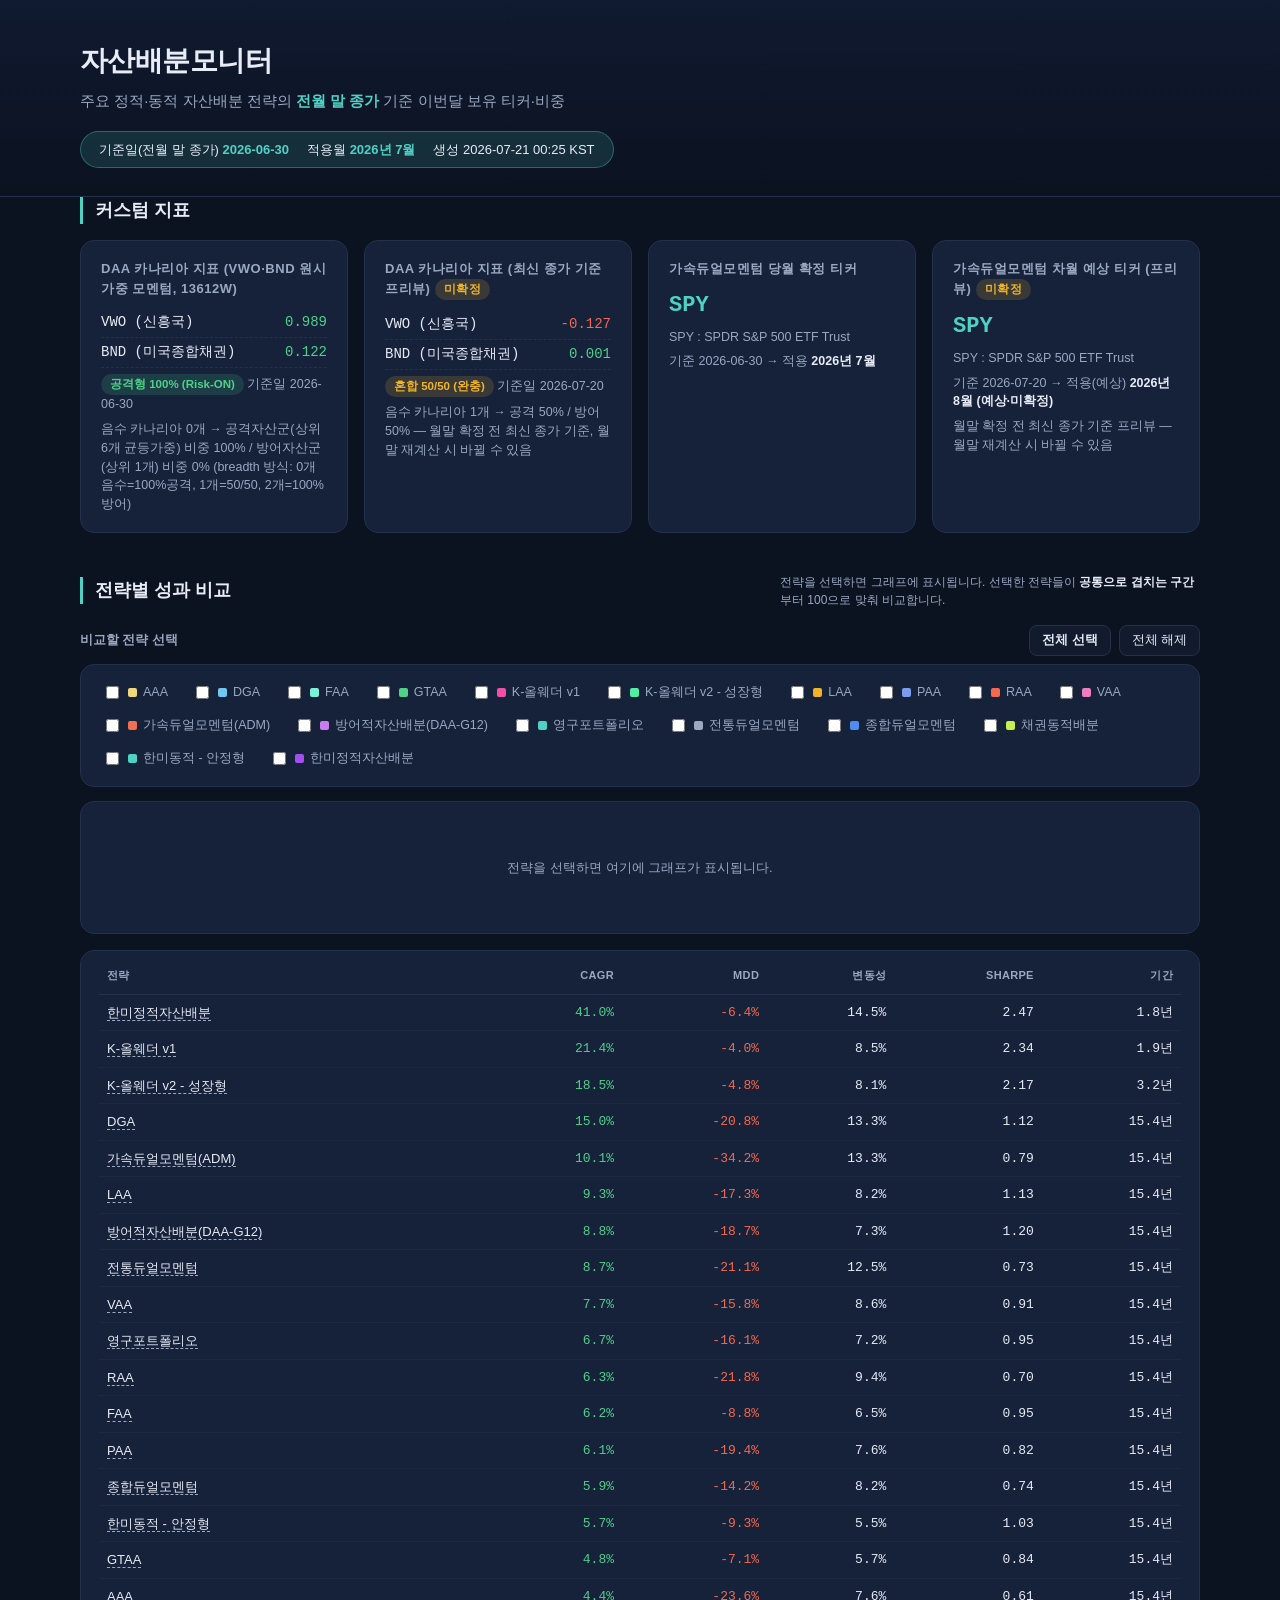
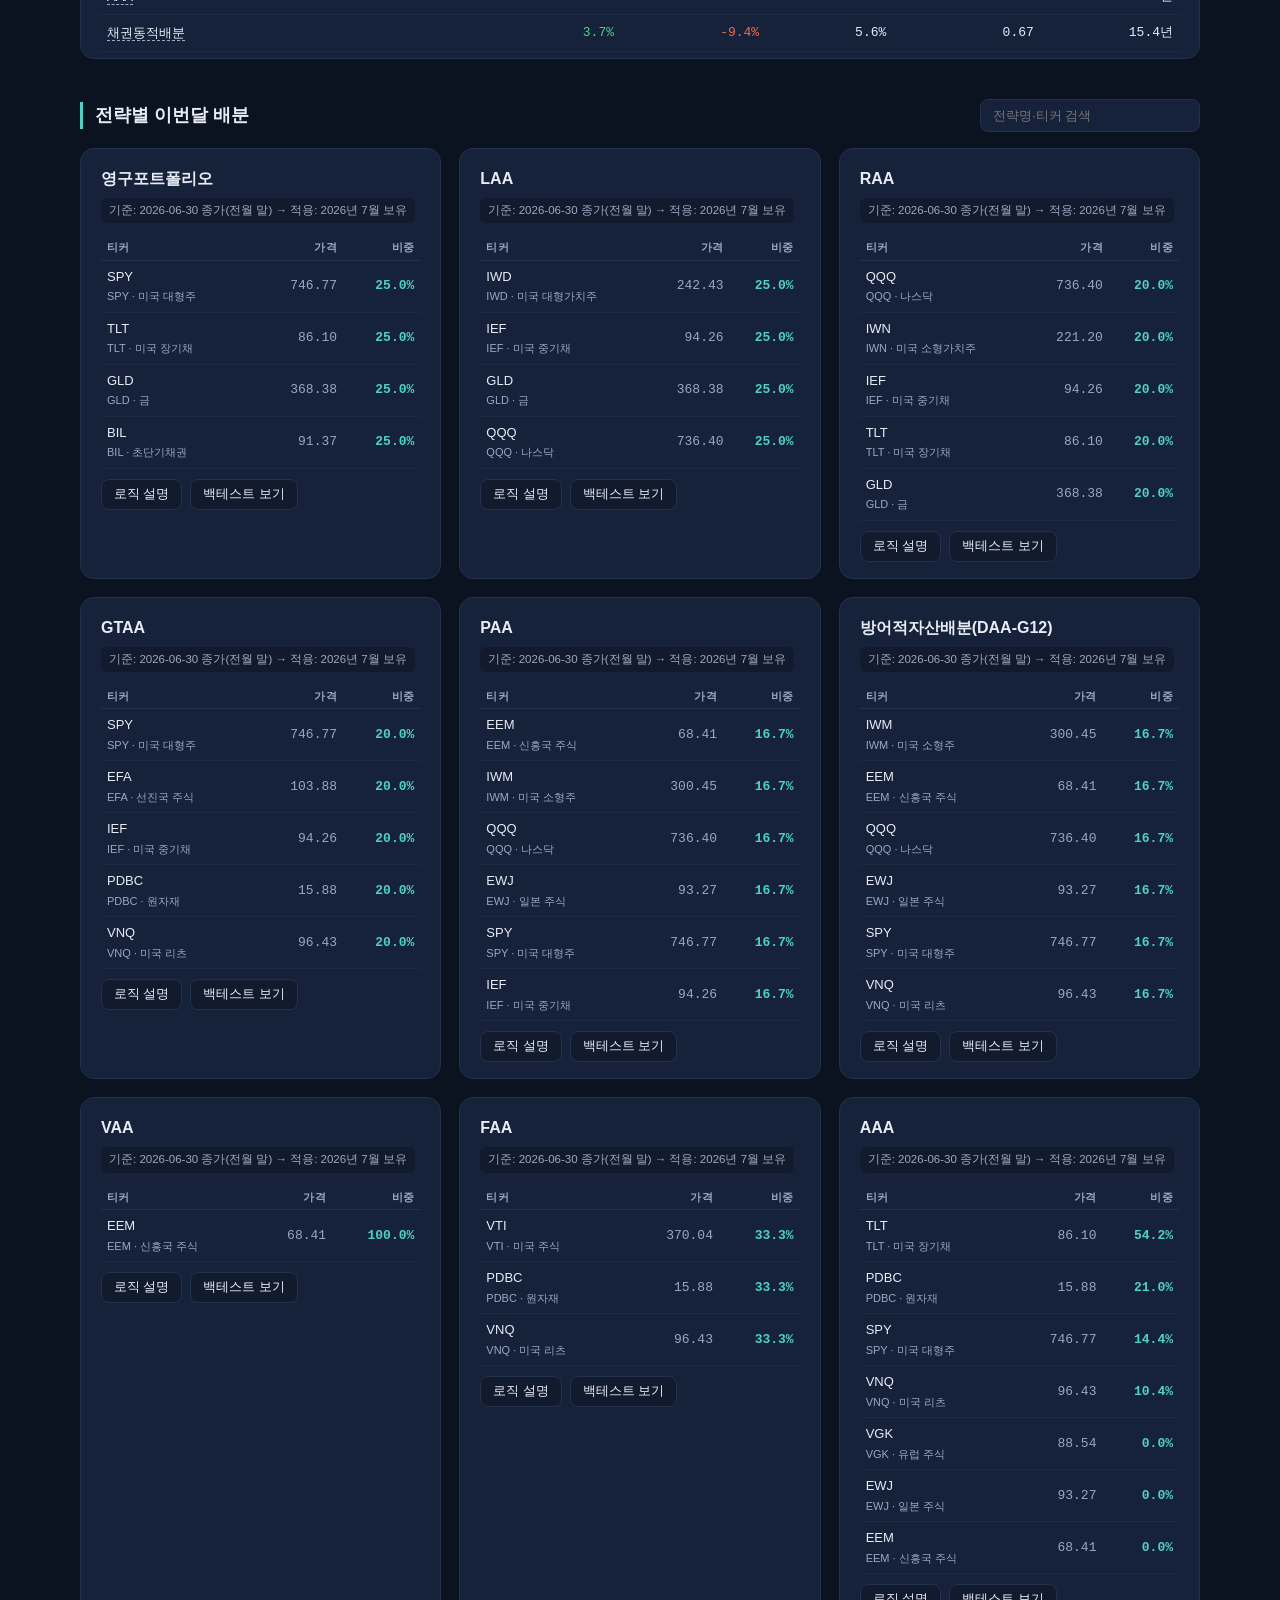
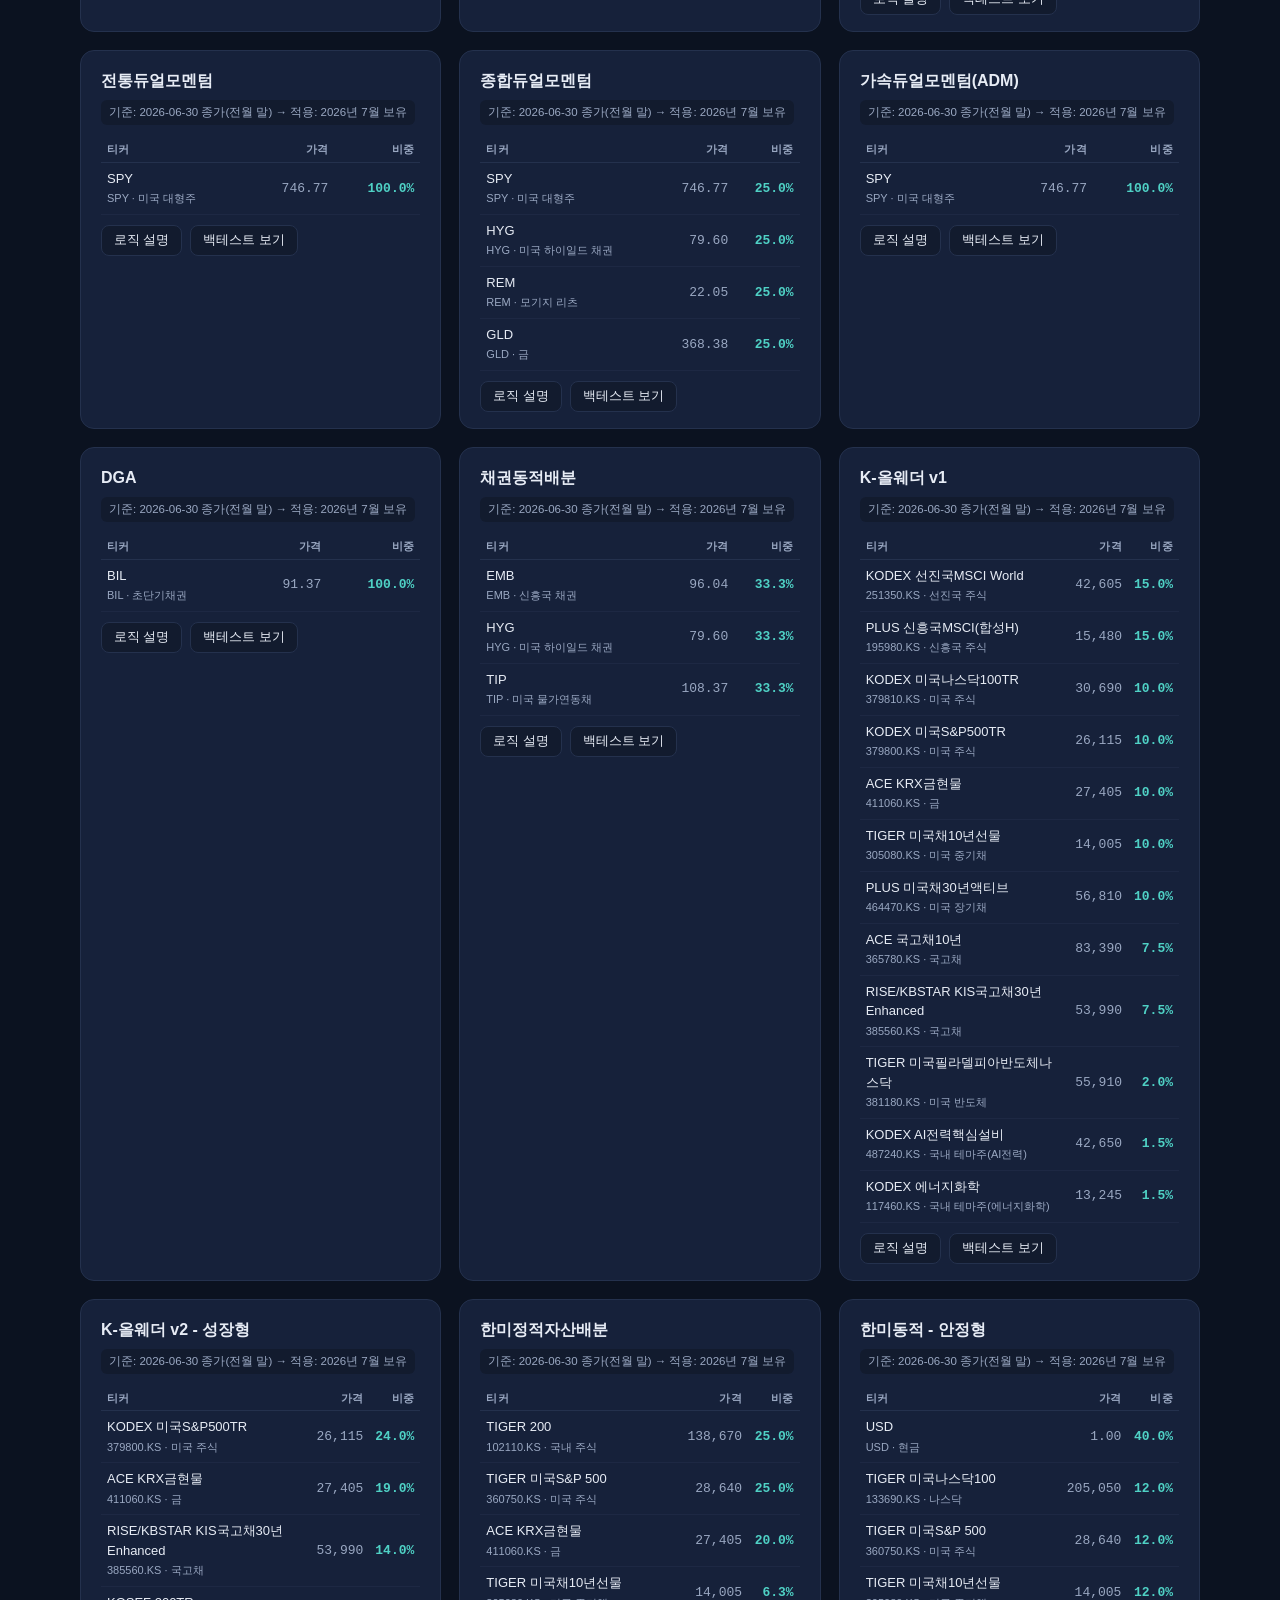
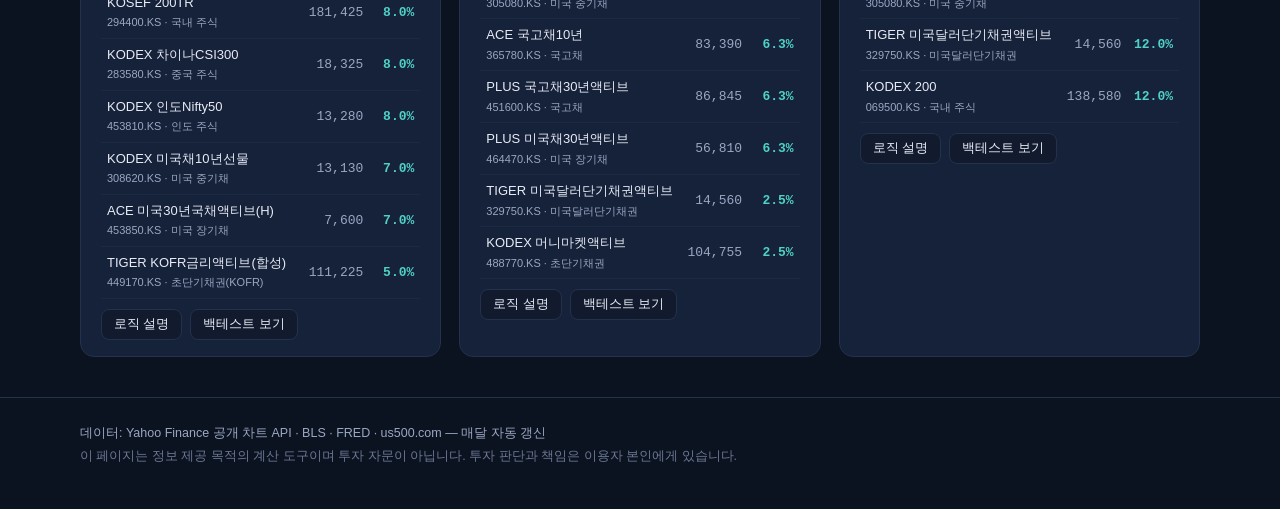
==== commit 784b5200: "성과 비교표 전략명 클릭 시 하단 해당 카드로 스크롤+하이라이트 이동" ====
--- a/index.html
+++ b/index.html
@@ -84,6 +84,6 @@
   </div>
 </div>
 
-<script src="js/app.js?v=20260721d"></script>
+<script src="js/app.js?v=20260721f"></script>
 </body>
 </html>
--- a/style.css
+++ b/style.css
@@ -253,6 +253,8 @@
   border-bottom: 1px solid rgba(36, 49, 77, 0.5);
 }
 .compare-table td:first-child { font-family: var(--sans); color: var(--text); }
+.compare-link { color: var(--text); text-decoration: none; border-bottom: 1px dashed var(--text-dim); }
+.compare-link:hover { color: var(--accent); border-bottom-color: var(--accent); }
 .compare-table td.pos { color: var(--green); }
 .compare-table td.neg { color: var(--red); }
 
@@ -270,6 +272,11 @@
   transition: border-color 0.15s ease;
 }
 .strategy-card:hover { border-color: rgba(79, 209, 197, 0.5); }
+.strategy-card.highlight {
+  border-color: var(--accent);
+  box-shadow: 0 0 0 3px rgba(79, 209, 197, 0.25);
+  transition: border-color 0.2s ease, box-shadow 0.2s ease;
+}
 .strategy-card h3 {
   margin: 0 0 6px;
   font-size: 16px;
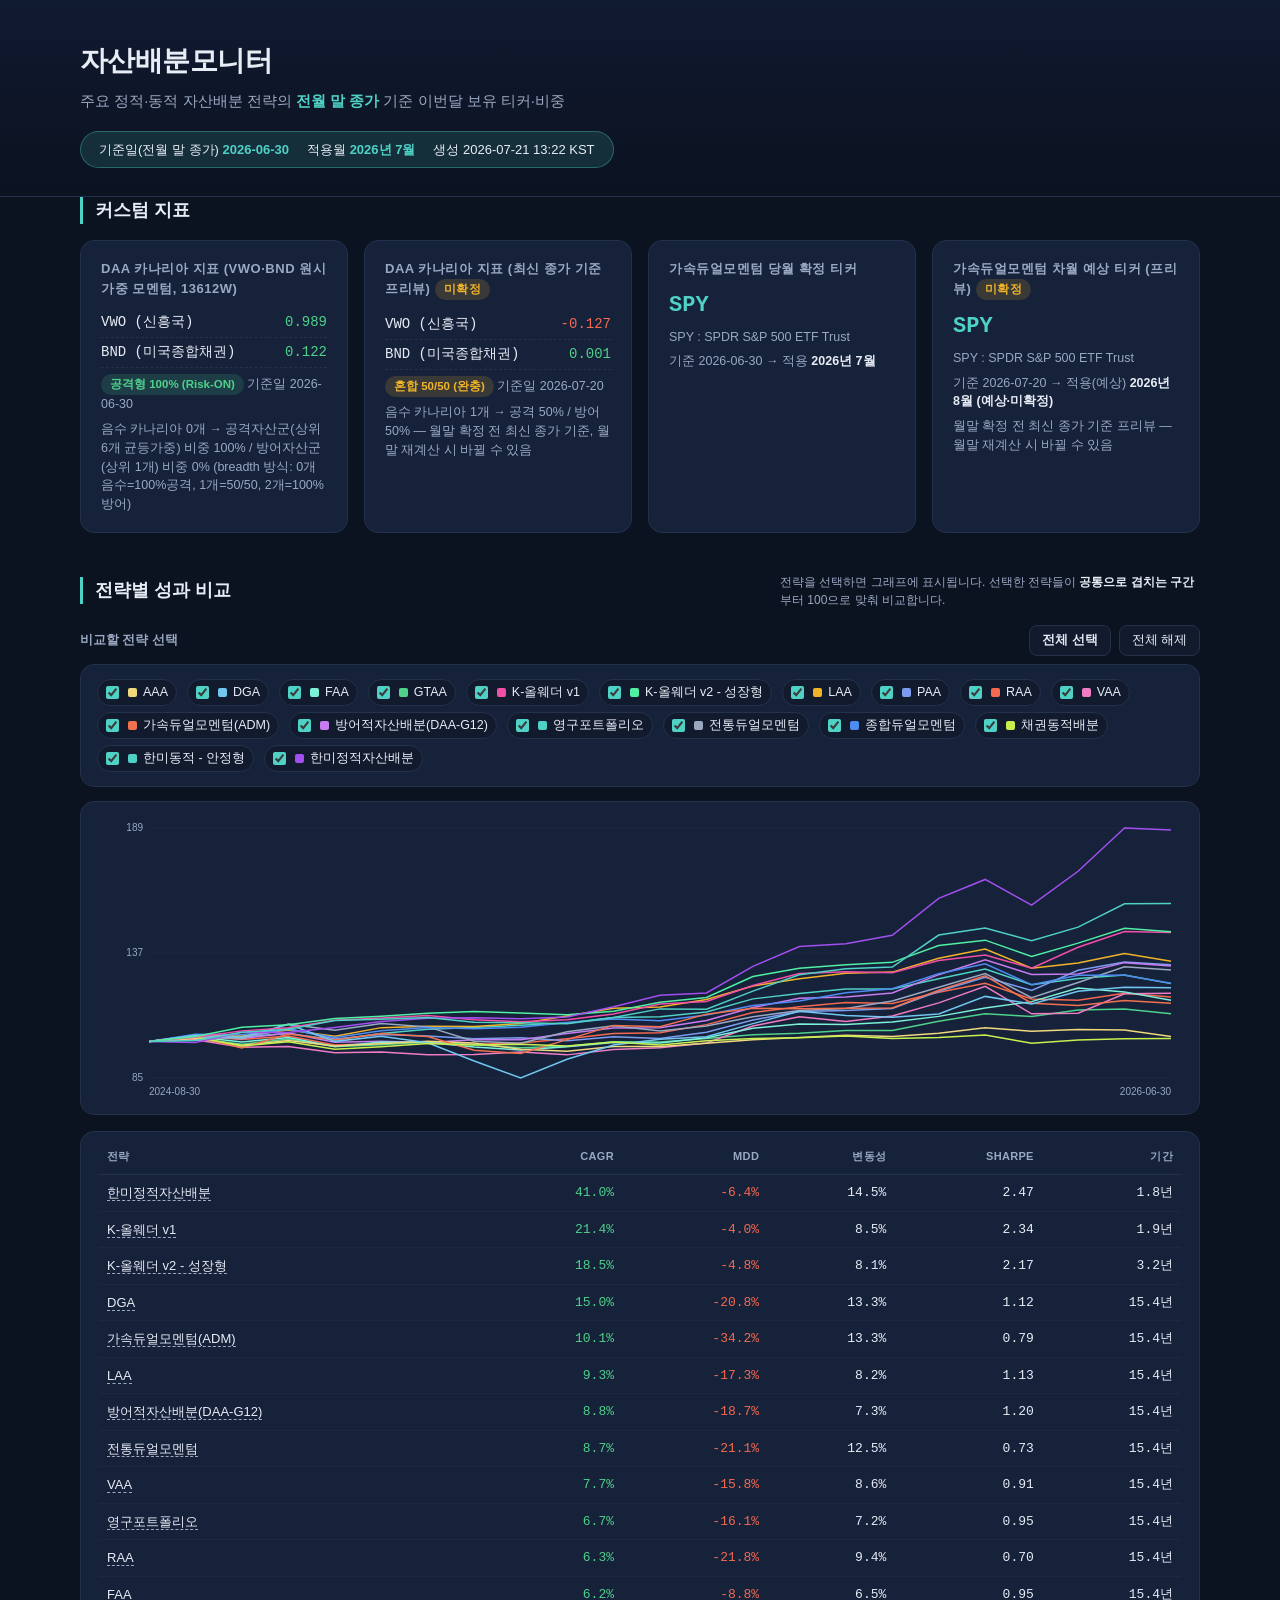
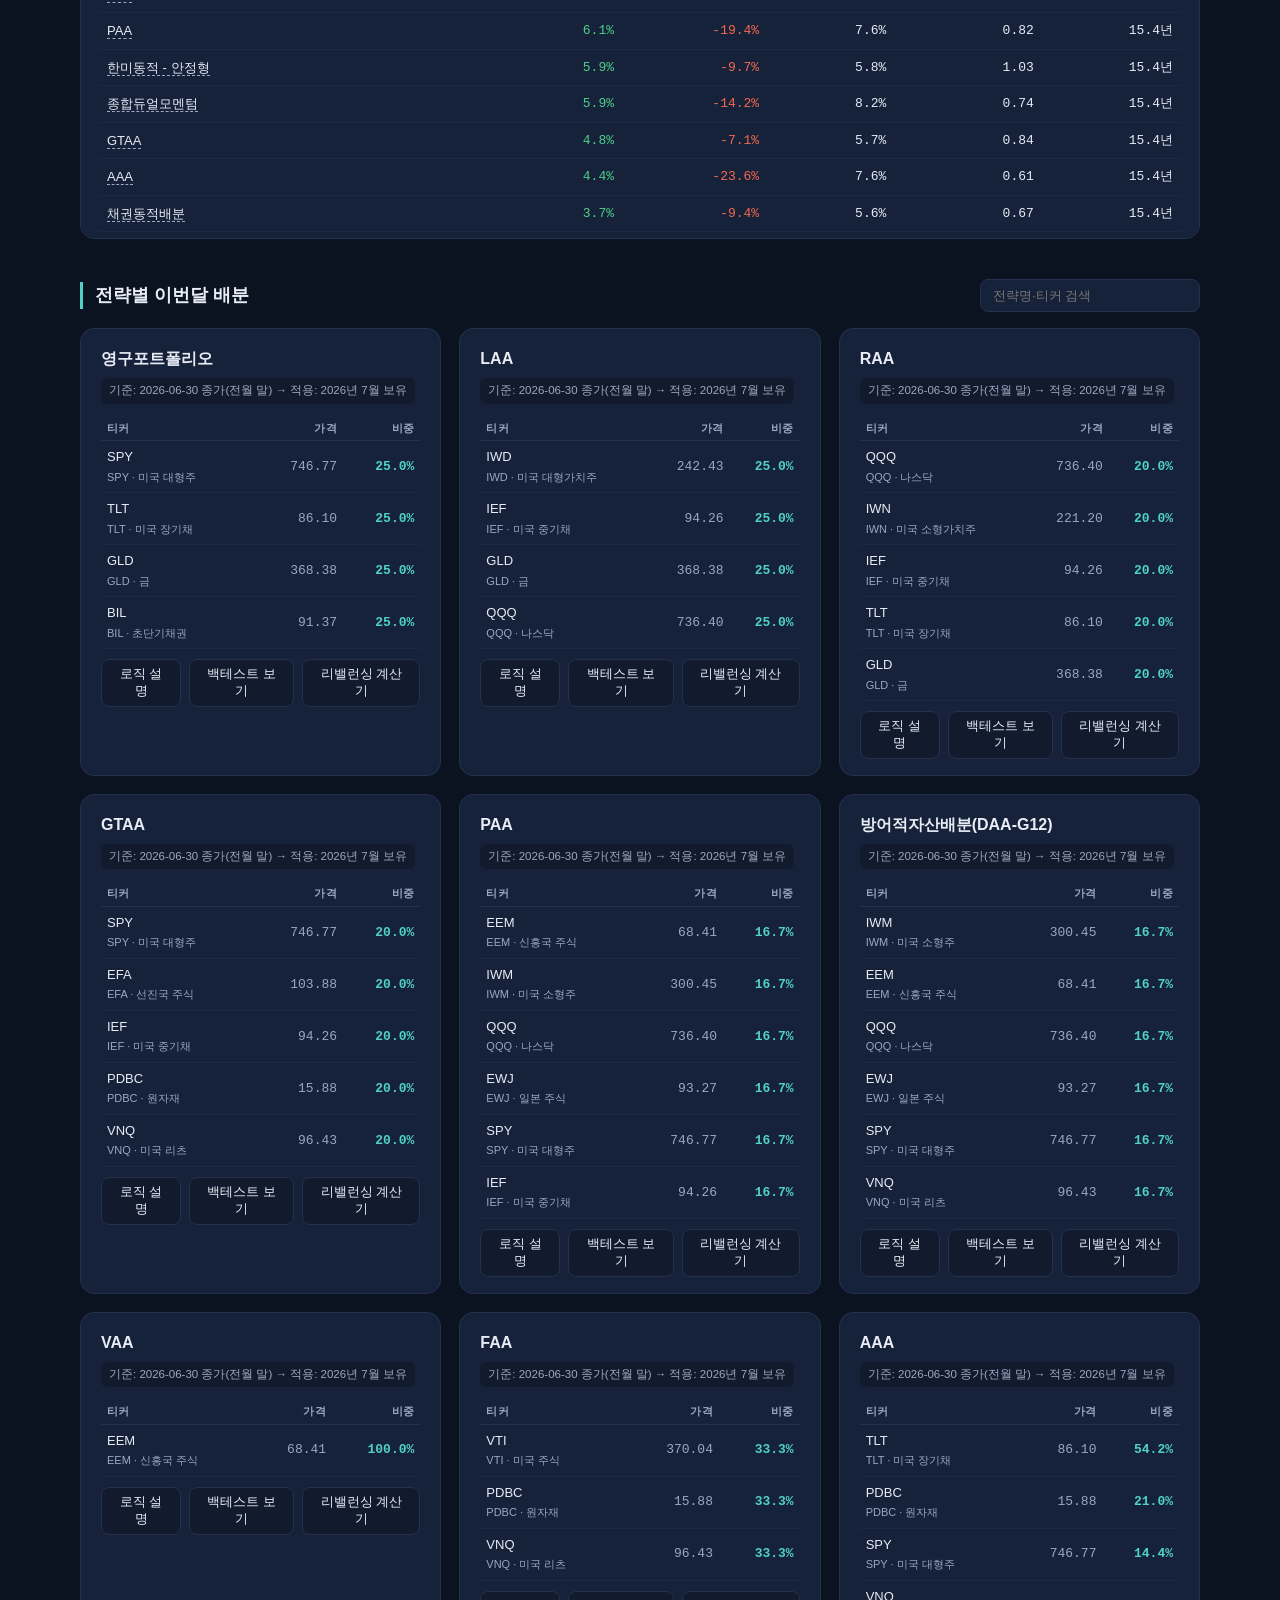
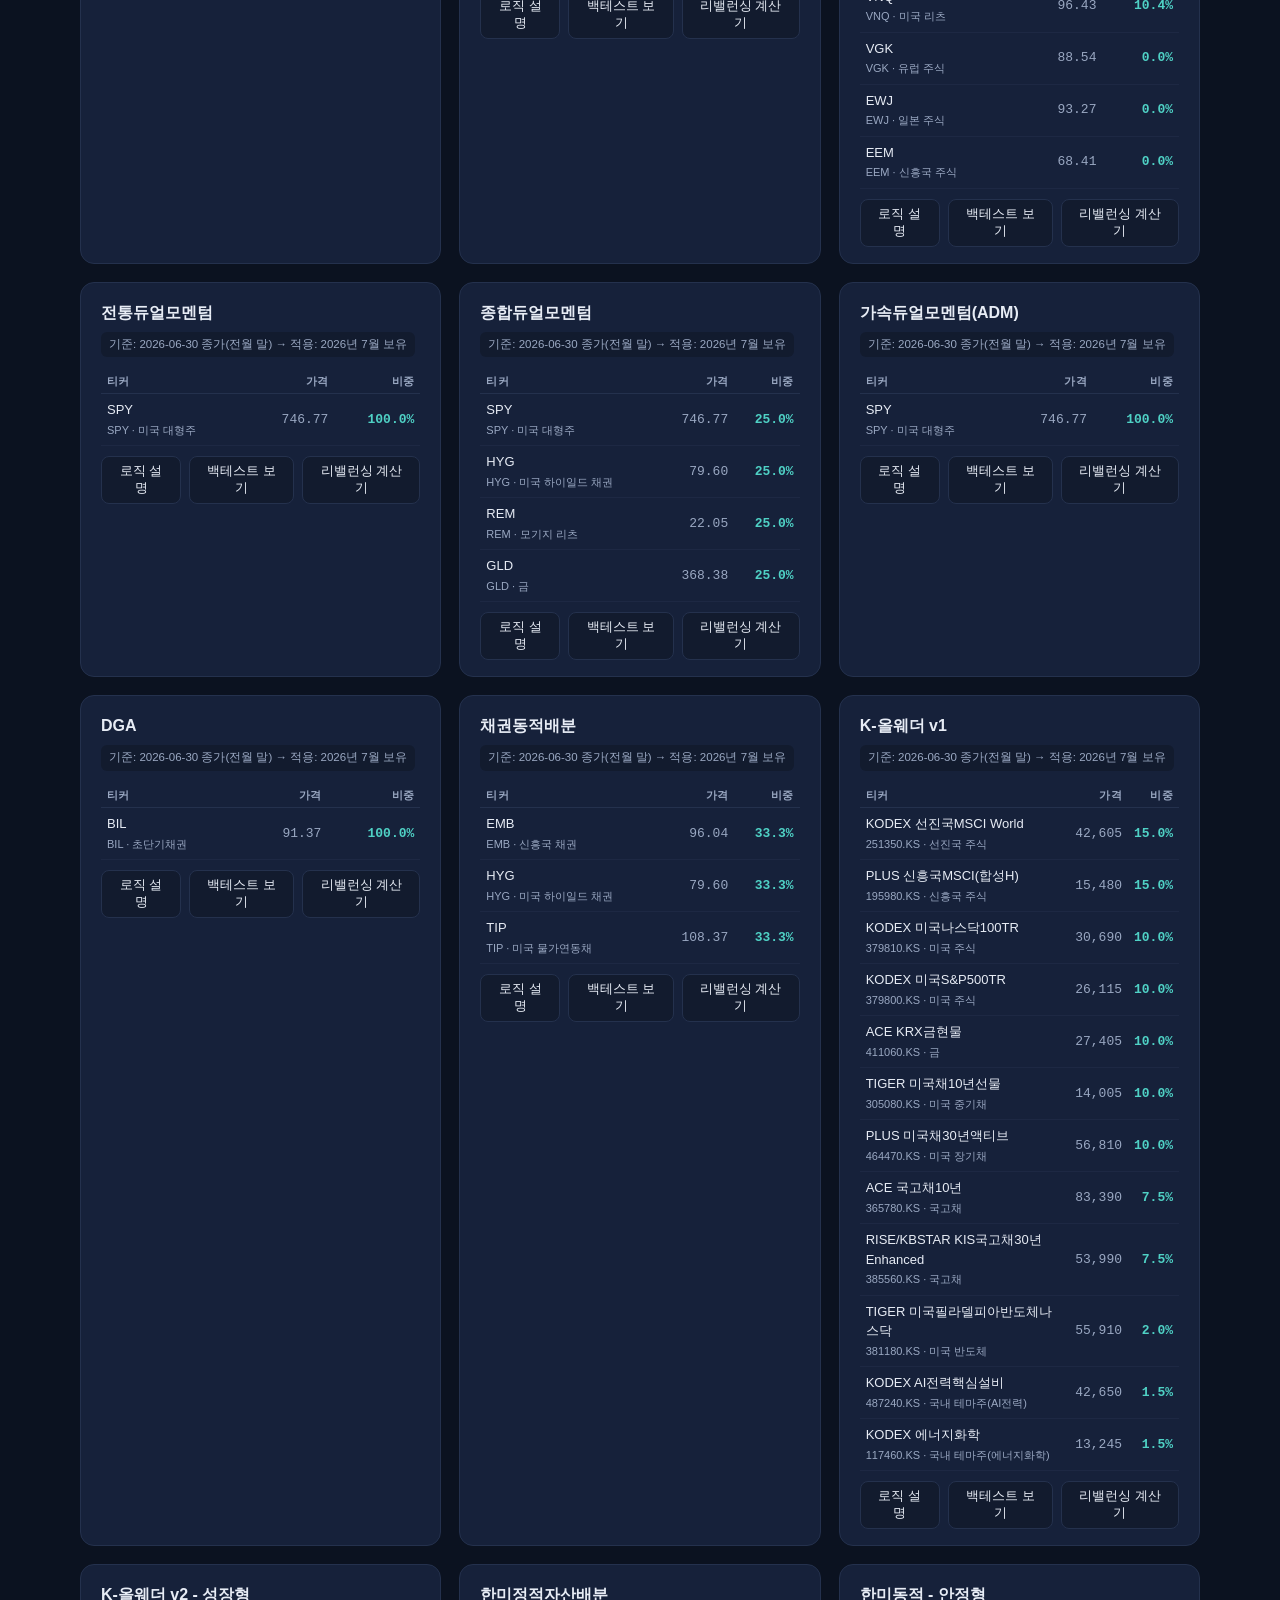
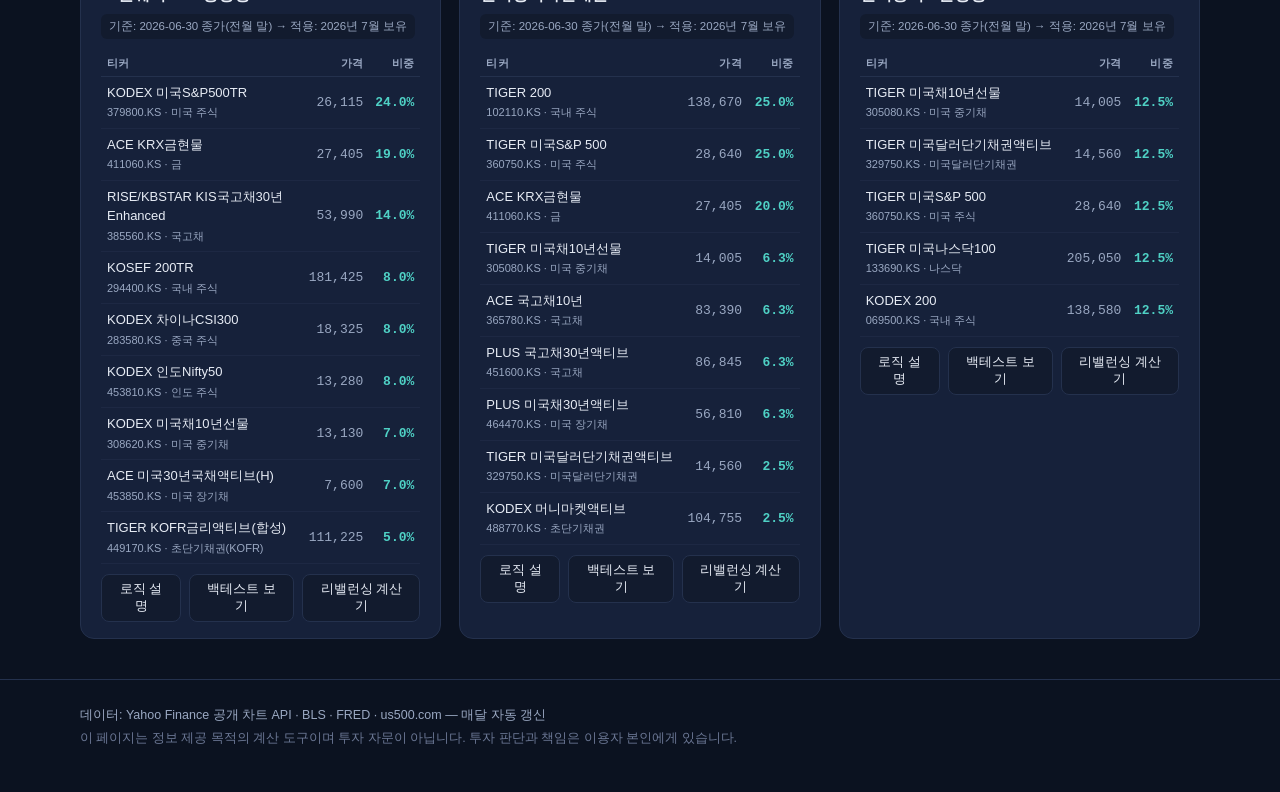
==== commit 97cd7c88: "한미동적-안정형 비중 버그 수정, 전략설명 종목명 보강, 비교차트 기본전체선택, 로직설명 자동펼침, 리밸런싱 계산기 신설" ====
--- a/index.html
+++ b/index.html
@@ -84,6 +84,6 @@
   </div>
 </div>
 
-<script src="js/app.js?v=20260721f"></script>
+<script src="js/app.js?v=20260721i"></script>
 </body>
 </html>
--- a/style.css
+++ b/style.css
@@ -360,6 +360,76 @@
 }
 .backtest-stats b { color: var(--text); }
 
+/* ── 리밸런싱 계산기 ── */
+.rebalance-wrap {
+  display: none;
+  margin-top: 12px;
+  padding: 12px 14px;
+  background: var(--bg-elevated);
+  border: 1px solid var(--card-border);
+  border-radius: 8px;
+}
+.rebalance-wrap.open { display: block; }
+
+.rebalance-tabs { display: flex; gap: 6px; margin-bottom: 10px; }
+.rb-tab {
+  background: none;
+  border: 1px solid var(--card-border);
+  color: var(--text-dim);
+  border-radius: 999px;
+  padding: 4px 12px;
+  font-size: 12px;
+  cursor: pointer;
+  font-family: var(--sans);
+}
+.rb-tab.active { background: var(--accent-soft); border-color: rgba(79, 209, 197, 0.5); color: var(--accent); font-weight: 600; }
+
+.rb-row { display: flex; gap: 8px; }
+.rb-total-input, .rb-holding-input {
+  background: var(--card);
+  border: 1px solid var(--card-border);
+  color: var(--text);
+  border-radius: 6px;
+  padding: 6px 10px;
+  font-size: 12.5px;
+  font-family: var(--mono);
+}
+.rb-total-input { flex: 1; }
+.rb-holding-input { width: 100%; box-sizing: border-box; }
+
+.rb-mode-toggle { display: flex; gap: 14px; margin-bottom: 8px; font-size: 12px; color: var(--text-dim); }
+.rb-mode-toggle label { display: inline-flex; align-items: center; gap: 4px; cursor: pointer; }
+.rb-mode-toggle input { accent-color: var(--accent); }
+
+.rebalance-input-table, .rebalance-result-table {
+  width: 100%;
+  border-collapse: collapse;
+  font-size: 12px;
+  margin: 8px 0;
+}
+.rebalance-input-table th, .rebalance-result-table th {
+  text-align: right;
+  color: var(--text-dim);
+  font-weight: 600;
+  font-size: 10.5px;
+  text-transform: uppercase;
+  padding: 4px 6px;
+  border-bottom: 1px solid var(--card-border);
+}
+.rebalance-input-table th:first-child, .rebalance-result-table th:first-child { text-align: left; }
+.rebalance-input-table td, .rebalance-result-table td {
+  padding: 5px 6px;
+  text-align: right;
+  border-bottom: 1px solid rgba(36, 49, 77, 0.5);
+  font-family: var(--mono);
+}
+.rebalance-input-table td:first-child, .rebalance-result-table td:first-child { text-align: left; font-family: var(--sans); color: var(--text); }
+.rebalance-result-table td.pos { color: var(--green); }
+.rebalance-result-table td.neg { color: var(--red); }
+
+.rb-hint { font-size: 12px; color: var(--text-dim); margin: 6px 0; }
+.rb-hint b { color: var(--text); }
+
 /* ── Modal (ticker price chart) ── */
 .modal-root {
   position: fixed;
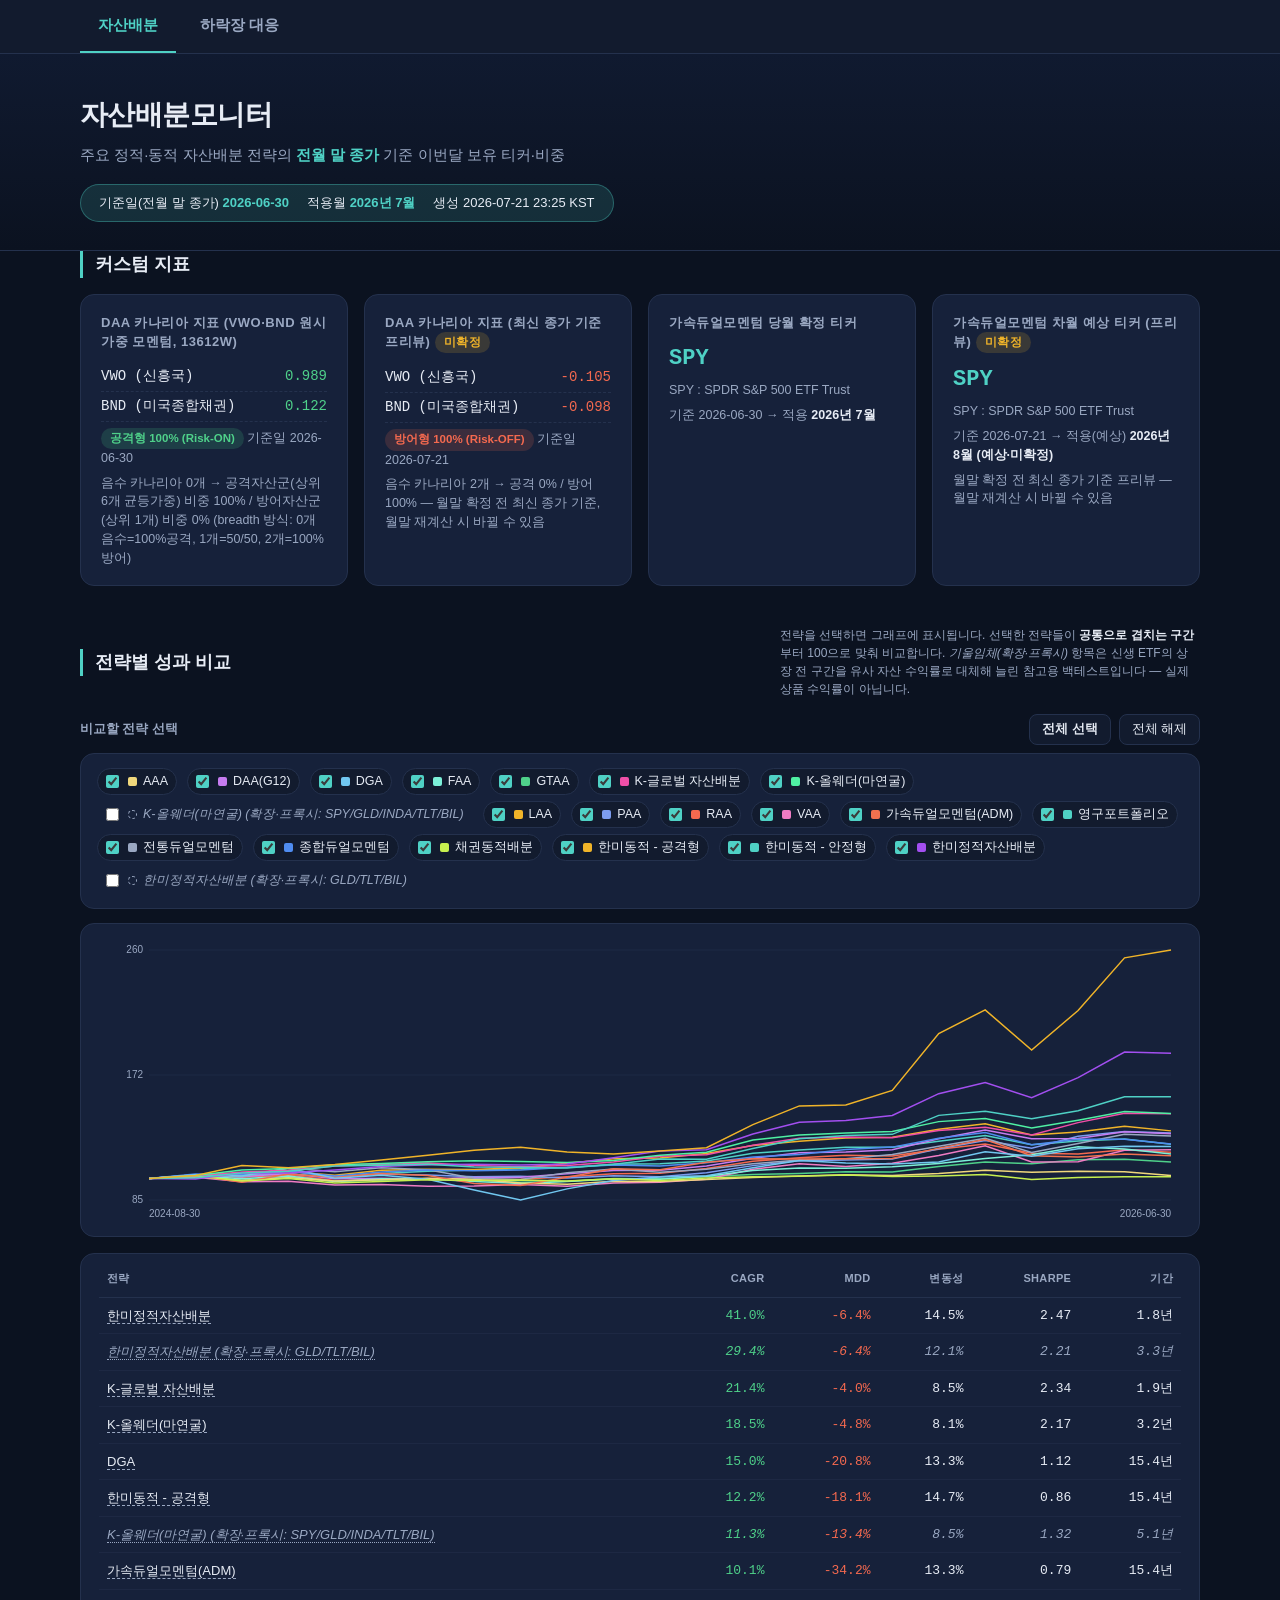
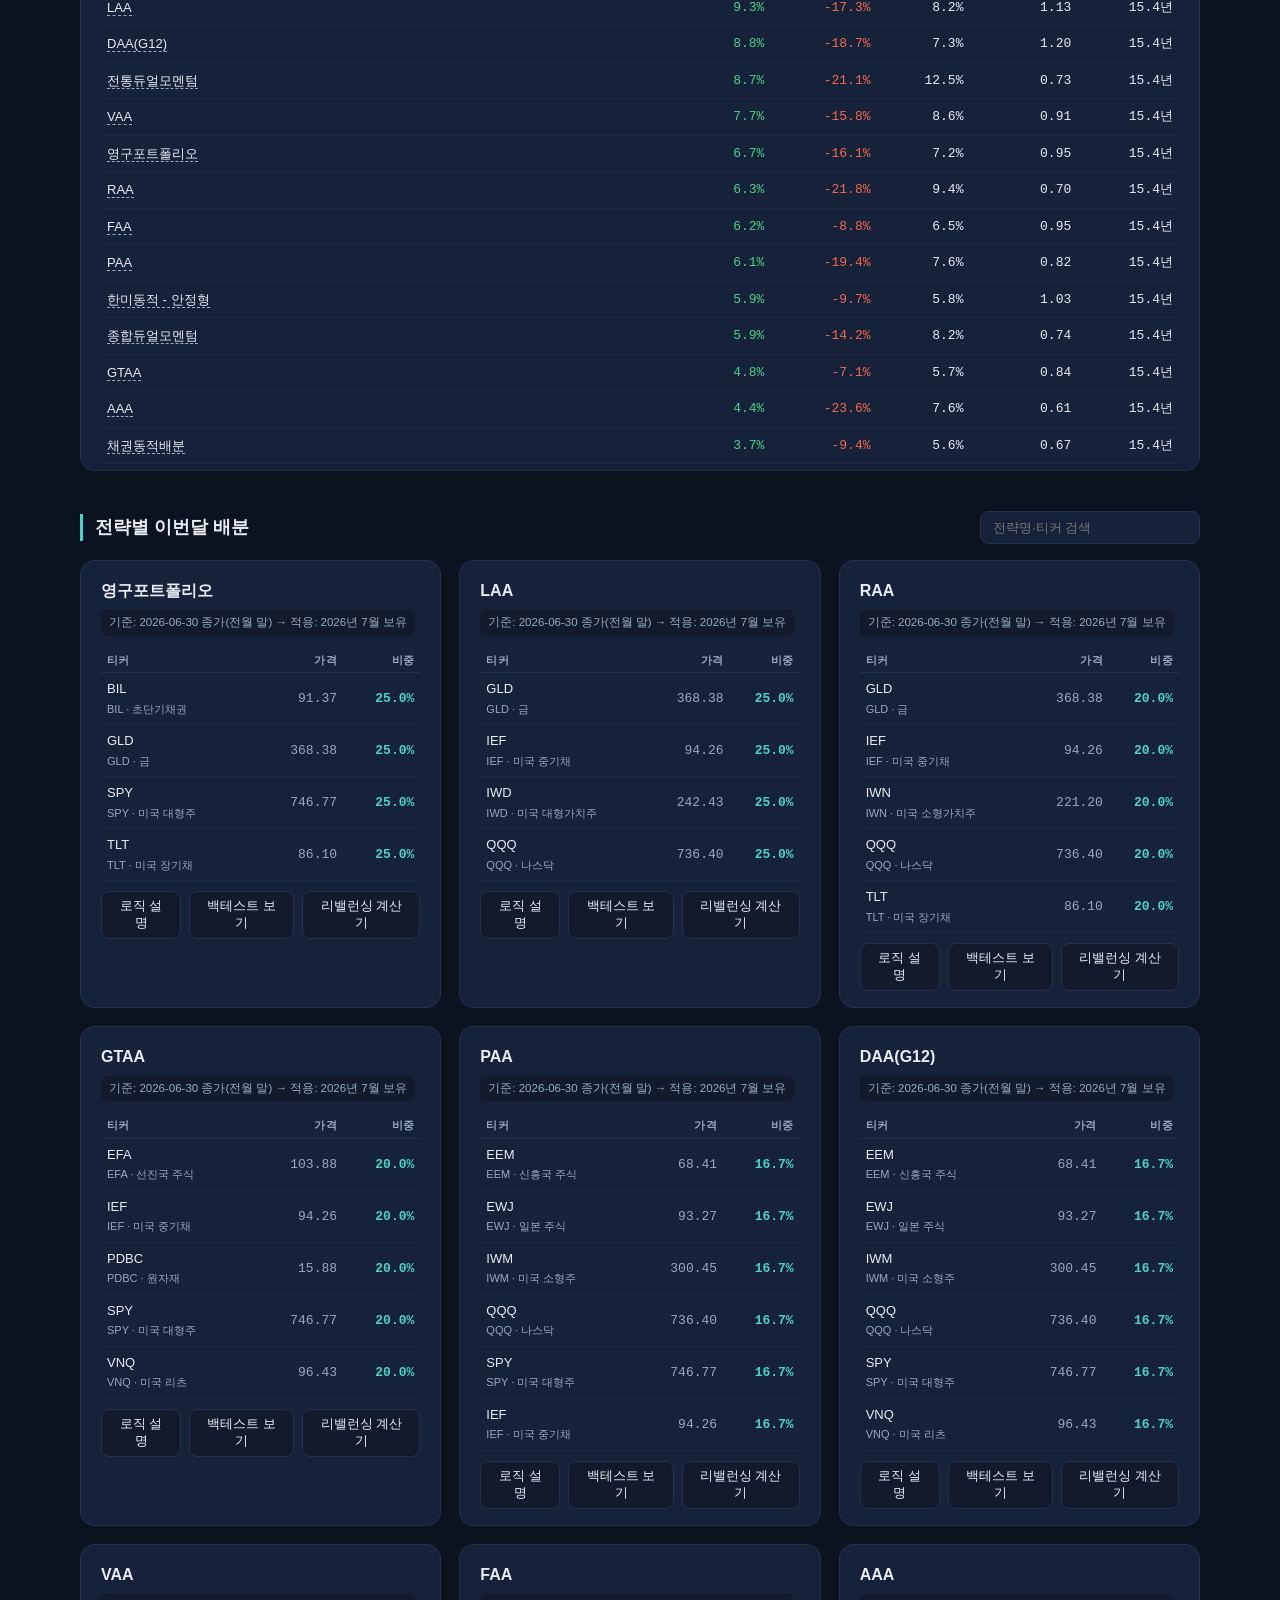
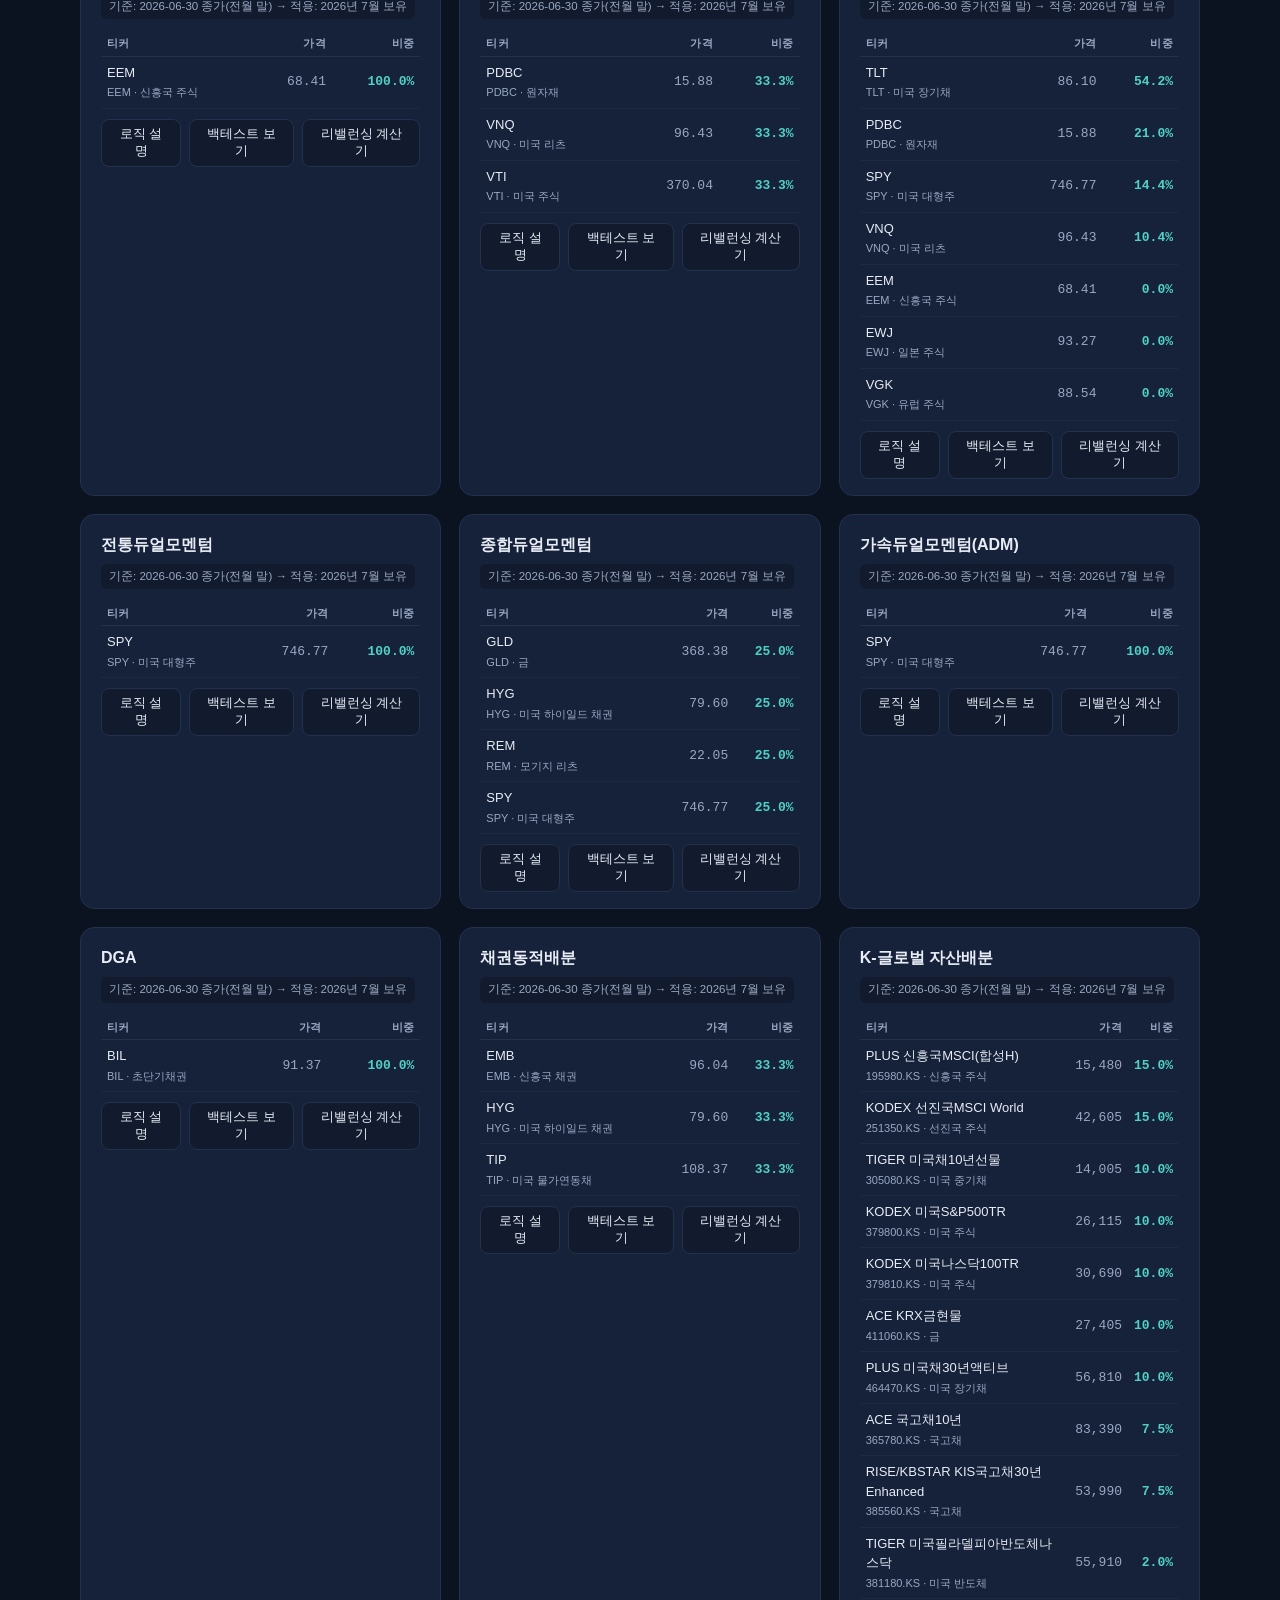
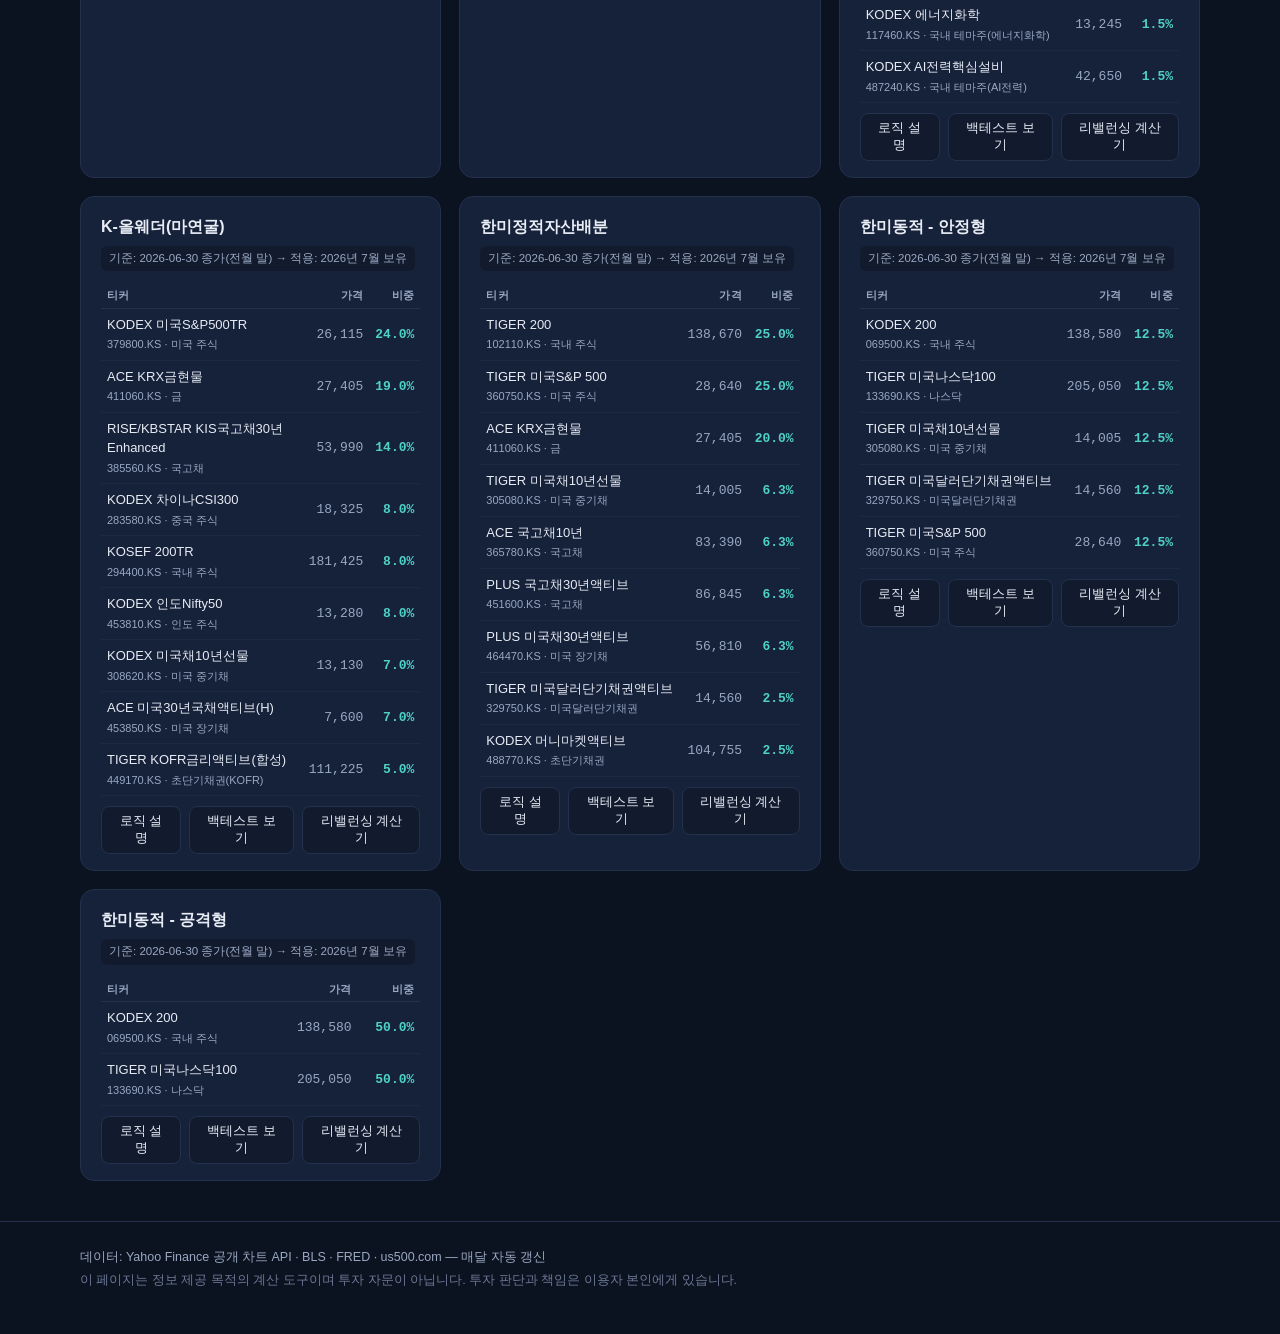
==== commit b25513e4: "확장(프록시) 백테스트 모드 신설: 신생 ETF 상장 전 구간을 유사 자산으로 스플라이스해 백테스트 연장" ====
--- a/index.html
+++ b/index.html
@@ -8,6 +8,12 @@
 <link rel="stylesheet" href="style.css" />
 </head>
 <body>
+<nav class="site-nav">
+  <div class="wrap">
+    <a href="index.html" class="nav-link active">자산배분</a>
+    <a href="bear-defense.html" class="nav-link">하락장 대응</a>
+  </div>
+</nav>
 <header class="site-header">
   <div class="wrap">
     <h1>자산배분모니터</h1>
@@ -26,7 +32,7 @@
   <section id="compareSection" class="panel">
     <div class="section-head">
       <h2>전략별 성과 비교</h2>
-      <div class="compare-legend-note">전략을 선택하면 그래프에 표시됩니다. 선택한 전략들이 <b>공통으로 겹치는 구간</b>부터 100으로 맞춰 비교합니다.</div>
+      <div class="compare-legend-note">전략을 선택하면 그래프에 표시됩니다. 선택한 전략들이 <b>공통으로 겹치는 구간</b>부터 100으로 맞춰 비교합니다. <i>기울임체(확장·프록시)</i> 항목은 신생 ETF의 상장 전 구간을 유사 자산 수익률로 대체해 늘린 참고용 백테스트입니다 — 실제 상품 수익률이 아닙니다.</div>
     </div>
     <div class="compare-picker-head">
       <span class="compare-picker-title">비교할 전략 선택</span>
@@ -84,6 +90,6 @@
   </div>
 </div>
 
-<script src="js/app.js?v=20260721i"></script>
+<script src="js/app.js?v=20260721j"></script>
 </body>
 </html>
--- a/style.css
+++ b/style.css
@@ -17,6 +17,16 @@
 
 * { box-sizing: border-box; }
 
+/* ── 상단 네비게이션 (자산배분 ↔ 하락장 대응) ── */
+.site-nav { background: var(--bg-elevated); border-bottom: 1px solid var(--card-border); }
+.site-nav .wrap { display: flex; gap: 6px; }
+.site-nav .nav-link {
+  padding: 14px 18px; color: var(--text-dim); text-decoration: none;
+  font-weight: 700; font-size: 15px; border-bottom: 2px solid transparent;
+}
+.site-nav .nav-link:hover { color: var(--text); }
+.site-nav .nav-link.active { color: var(--accent); border-bottom-color: var(--accent); }
+
 html, body {
   margin: 0;
   padding: 0;
@@ -200,6 +210,11 @@
 .picker-item input { accent-color: var(--accent); cursor: pointer; }
 .picker-item i { width: 9px; height: 9px; border-radius: 2px; display: inline-block; flex-shrink: 0; }
 .picker-item:has(input:checked) { color: var(--text); border-color: var(--card-border); background: var(--bg-elevated); }
+.picker-item-ext { font-style: italic; }
+.picker-item-ext i { border-radius: 999px; }
+
+.compare-table tr.row-ext { font-style: italic; color: var(--text-dim); }
+.compare-table tr.row-ext td:first-child a { color: var(--text-dim); border-bottom-style: dotted; }
 
 .compare-chart-wrap {
   position: relative;
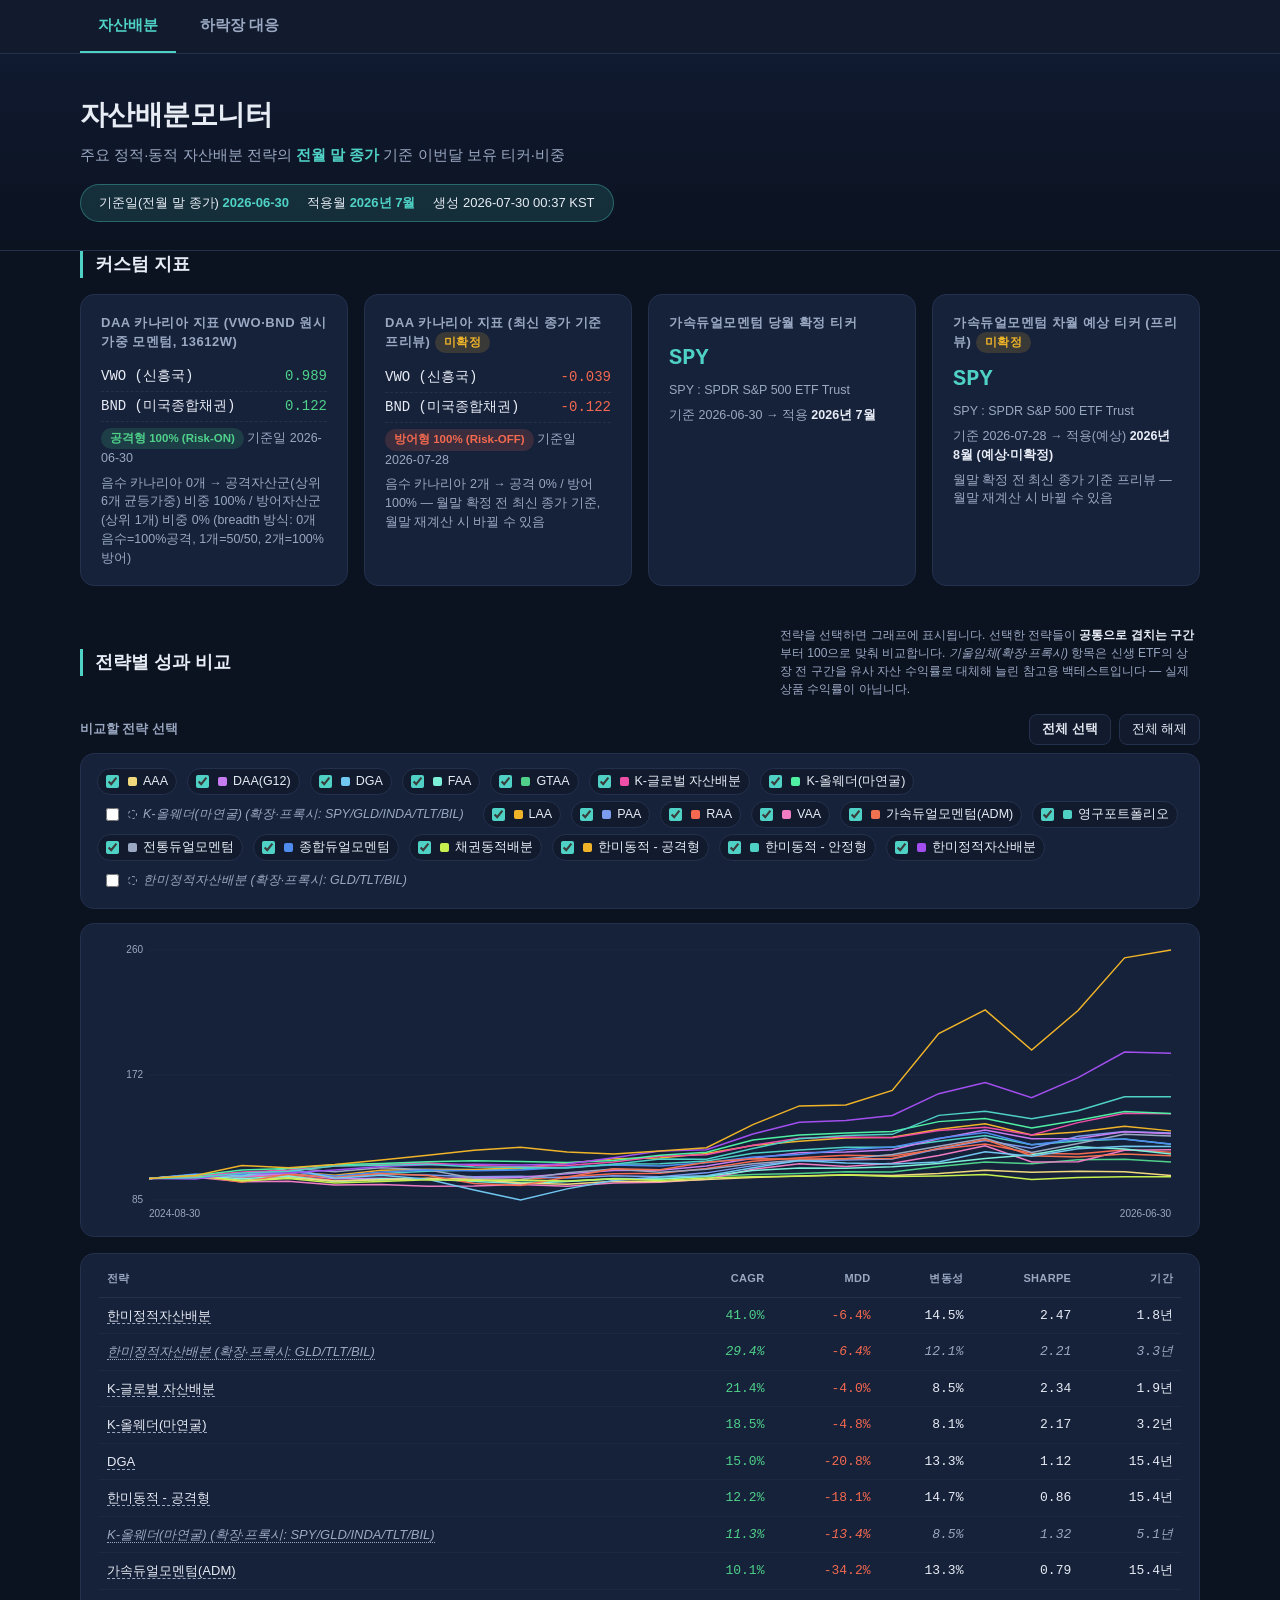
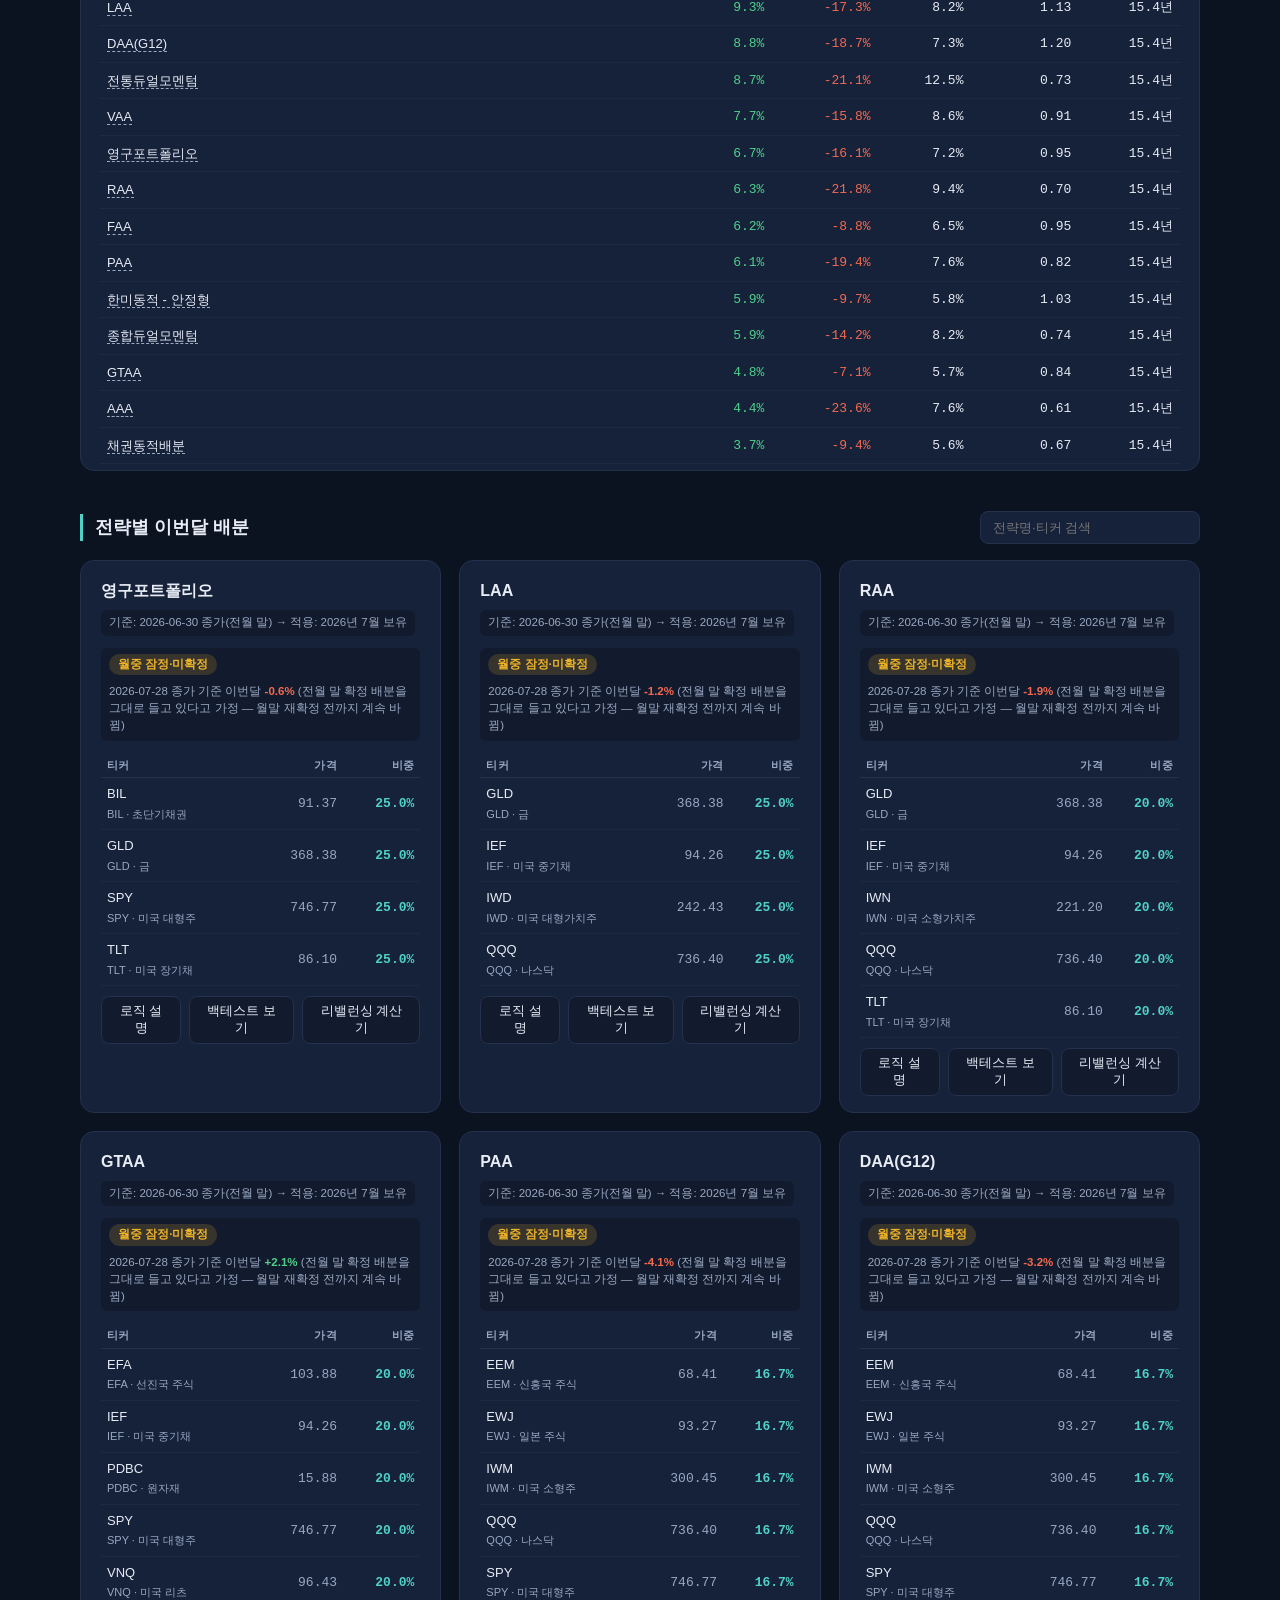
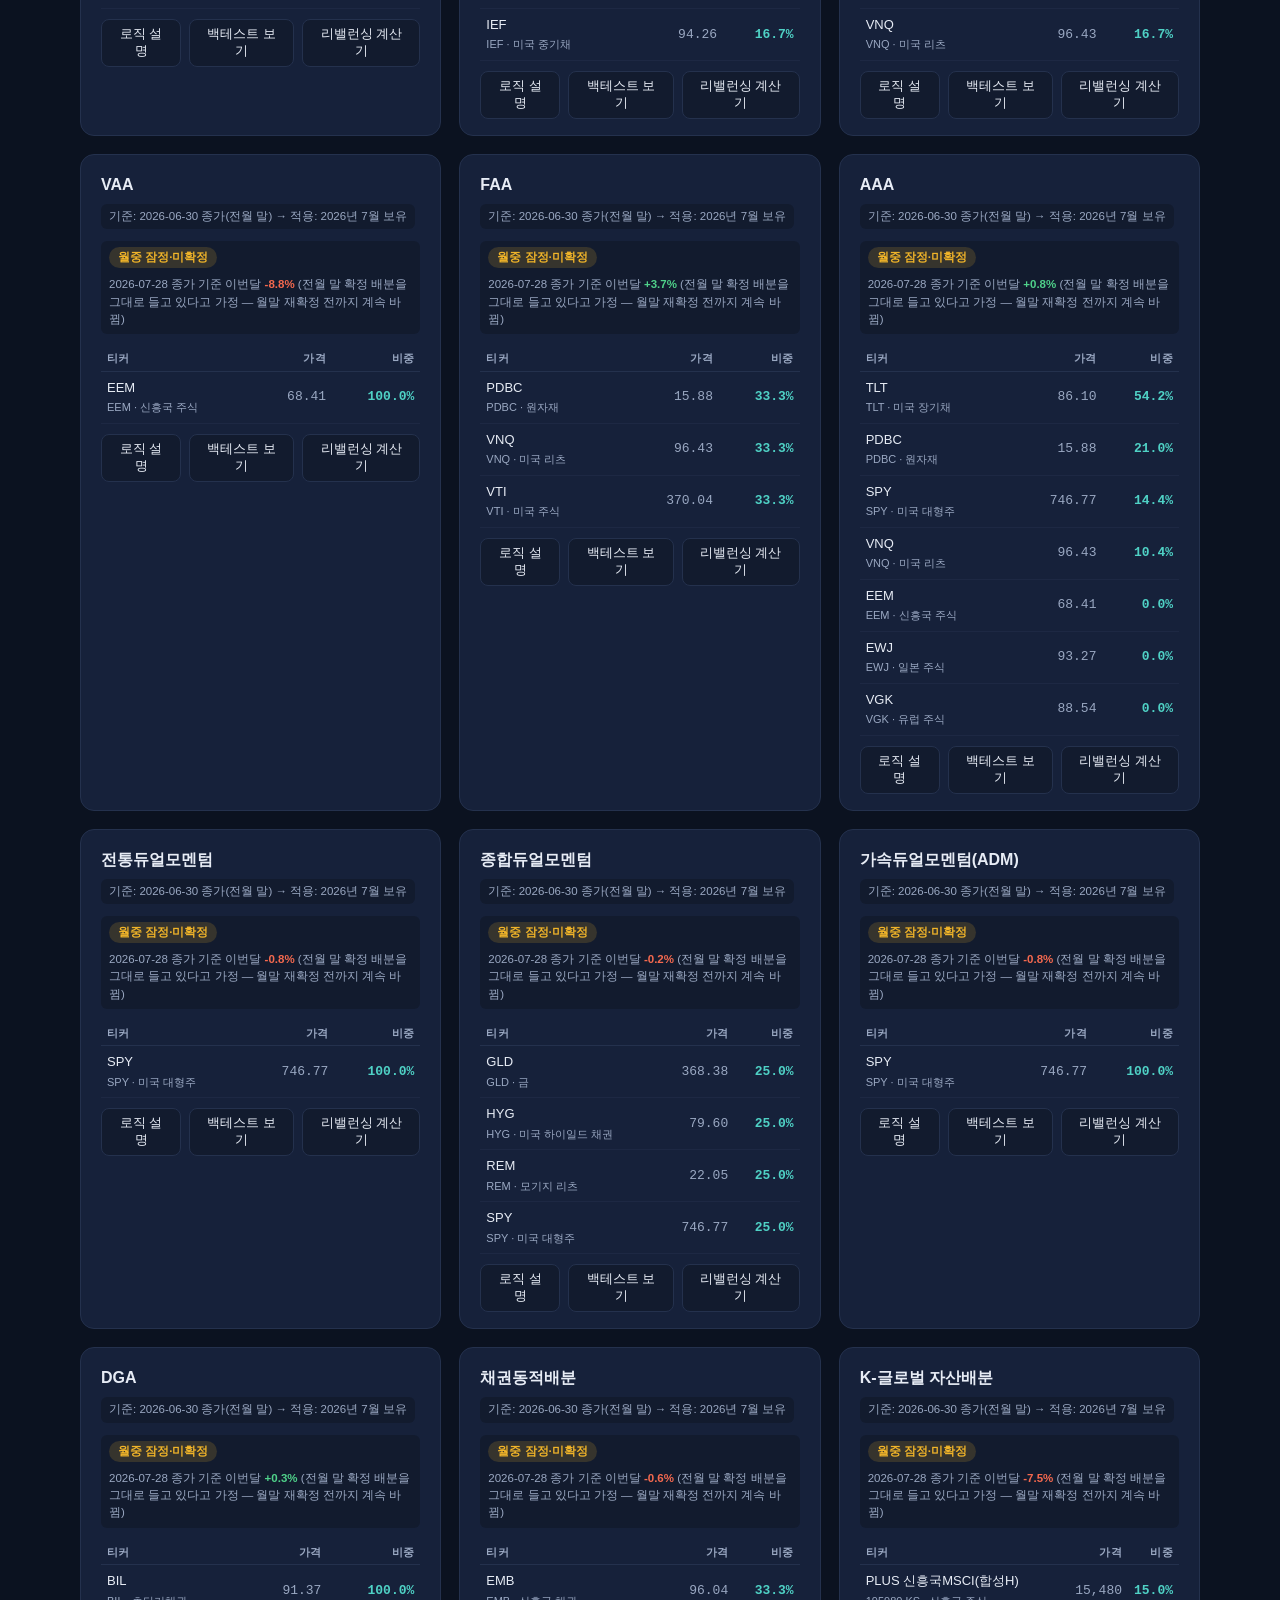
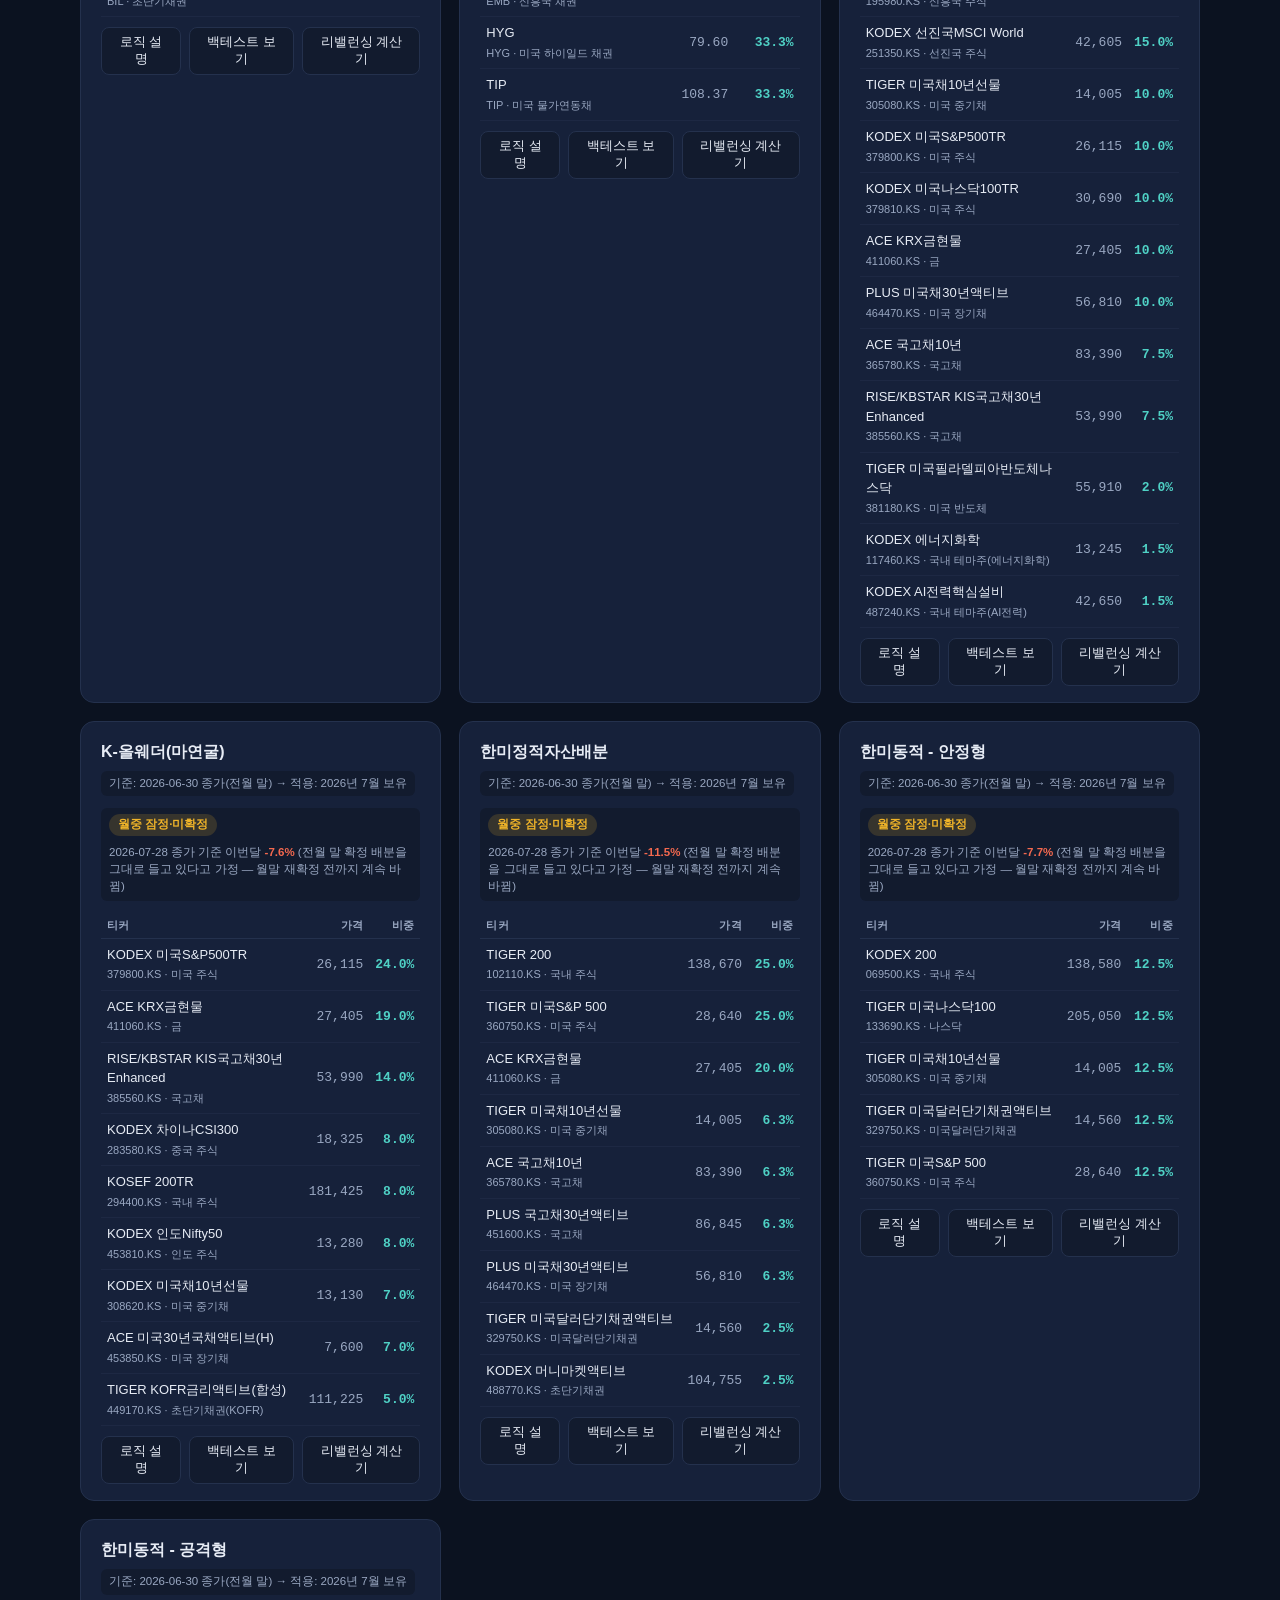
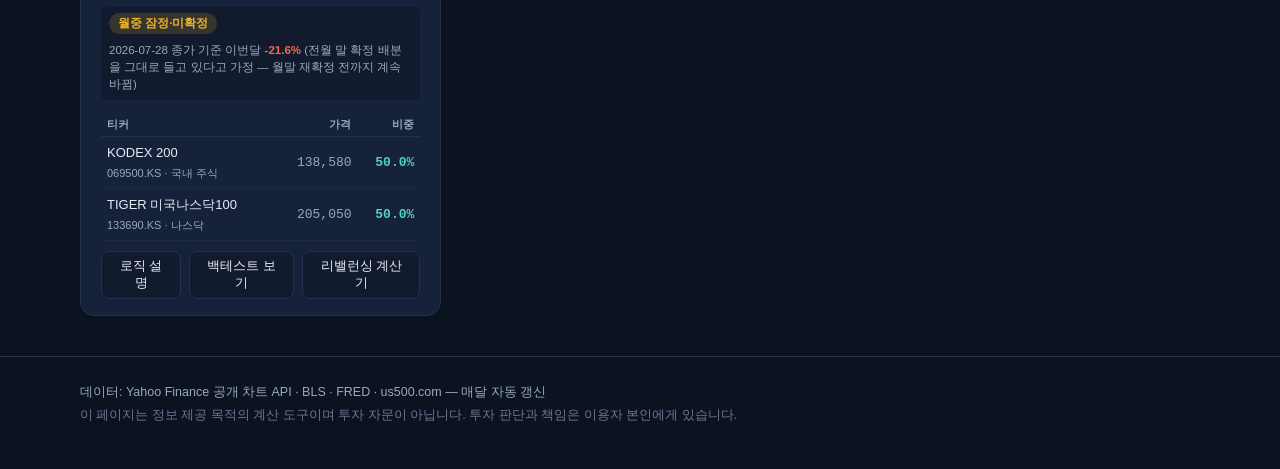
==== commit 526952c5: "월중 잠정 손익 기능 실제 코드 반영 (직전 커밋에서 다른 세션과의 git 경합으로 CLAUDE.md만 커밋되고 누락됨)" ====
--- a/index.html
+++ b/index.html
@@ -90,6 +90,6 @@
   </div>
 </div>
 
-<script src="js/app.js?v=20260721j"></script>
+<script src="js/app.js?v=20260729a"></script>
 </body>
 </html>
--- a/style.css
+++ b/style.css
@@ -307,6 +307,21 @@
   display: inline-block;
 }
 
+.backtest-preview {
+  display: flex;
+  align-items: center;
+  gap: 8px;
+  flex-wrap: wrap;
+  font-size: 11.5px;
+  color: var(--text-dim);
+  background: var(--bg-elevated);
+  border-radius: 6px;
+  padding: 6px 8px;
+  margin-bottom: 12px;
+}
+.backtest-preview b.pos { color: var(--green); }
+.backtest-preview b.neg { color: var(--red); }
+
 .holdings-table {
   width: 100%;
   border-collapse: collapse;
